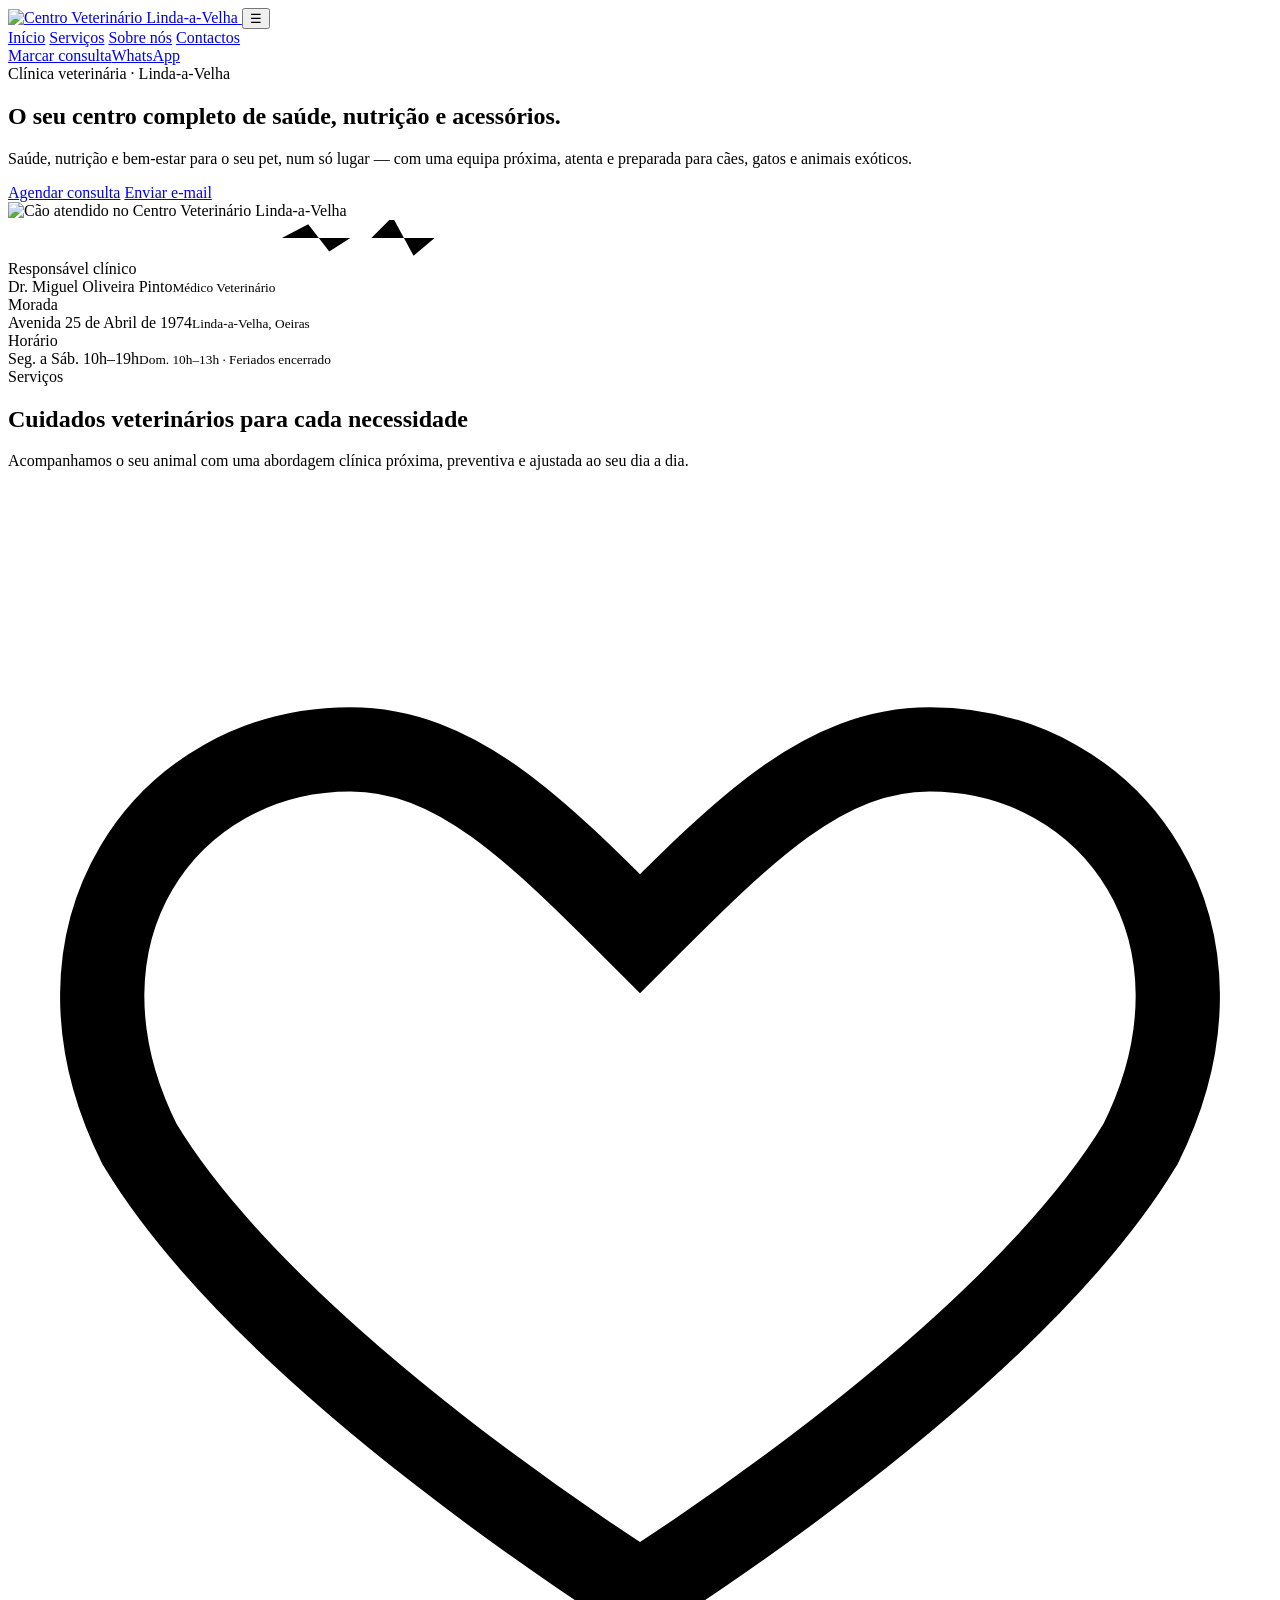
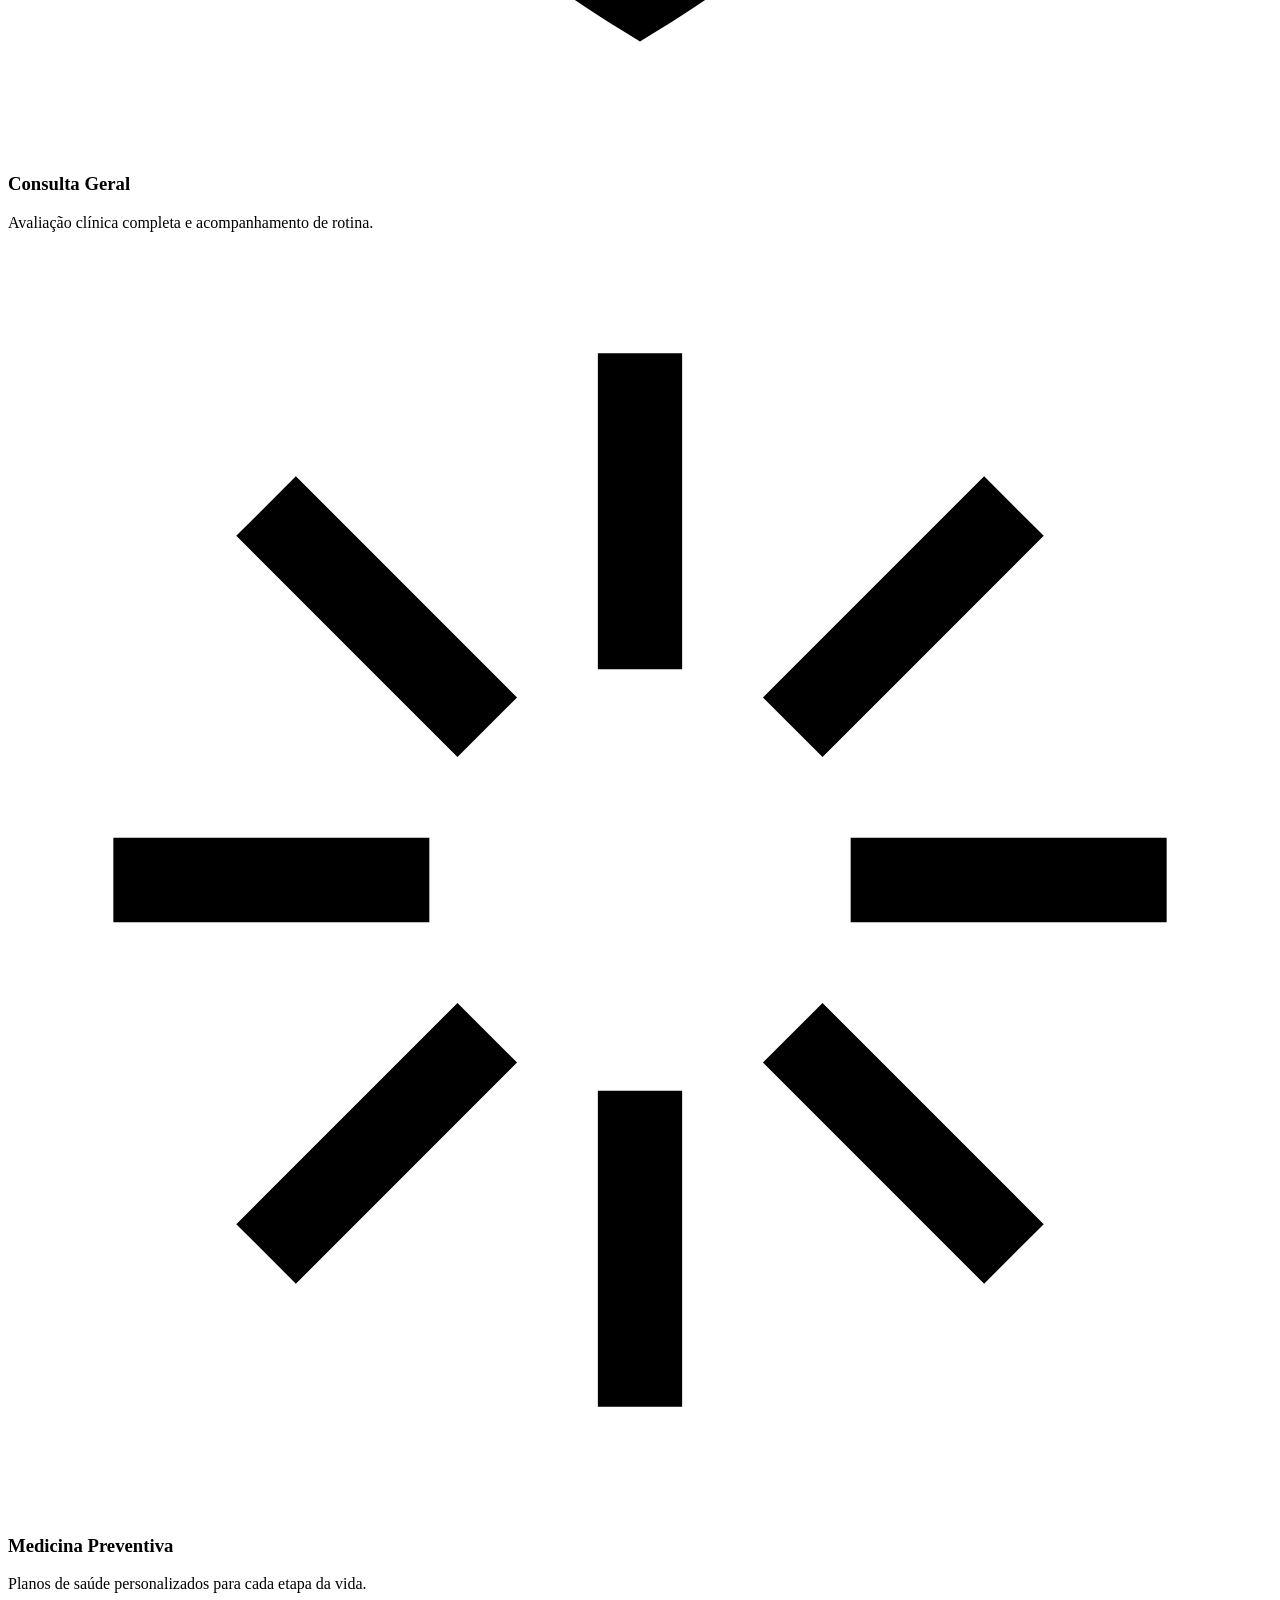
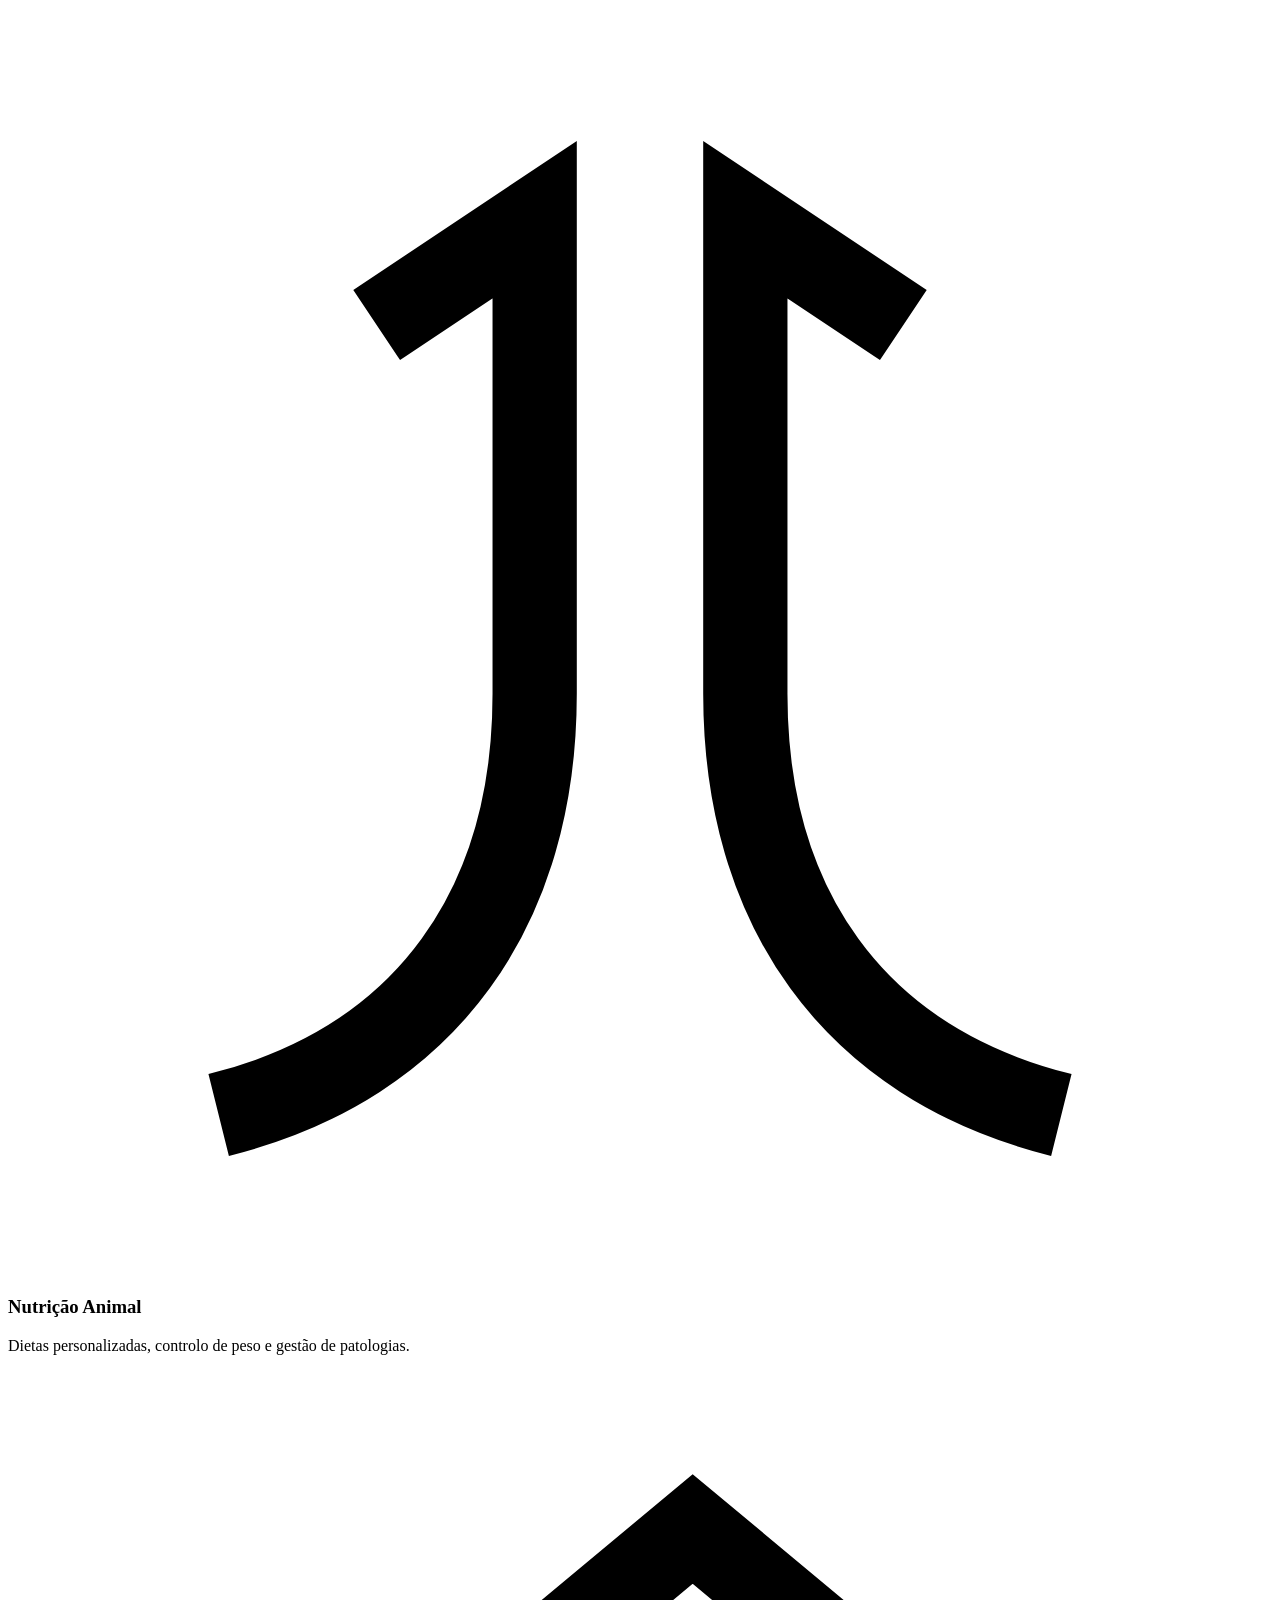
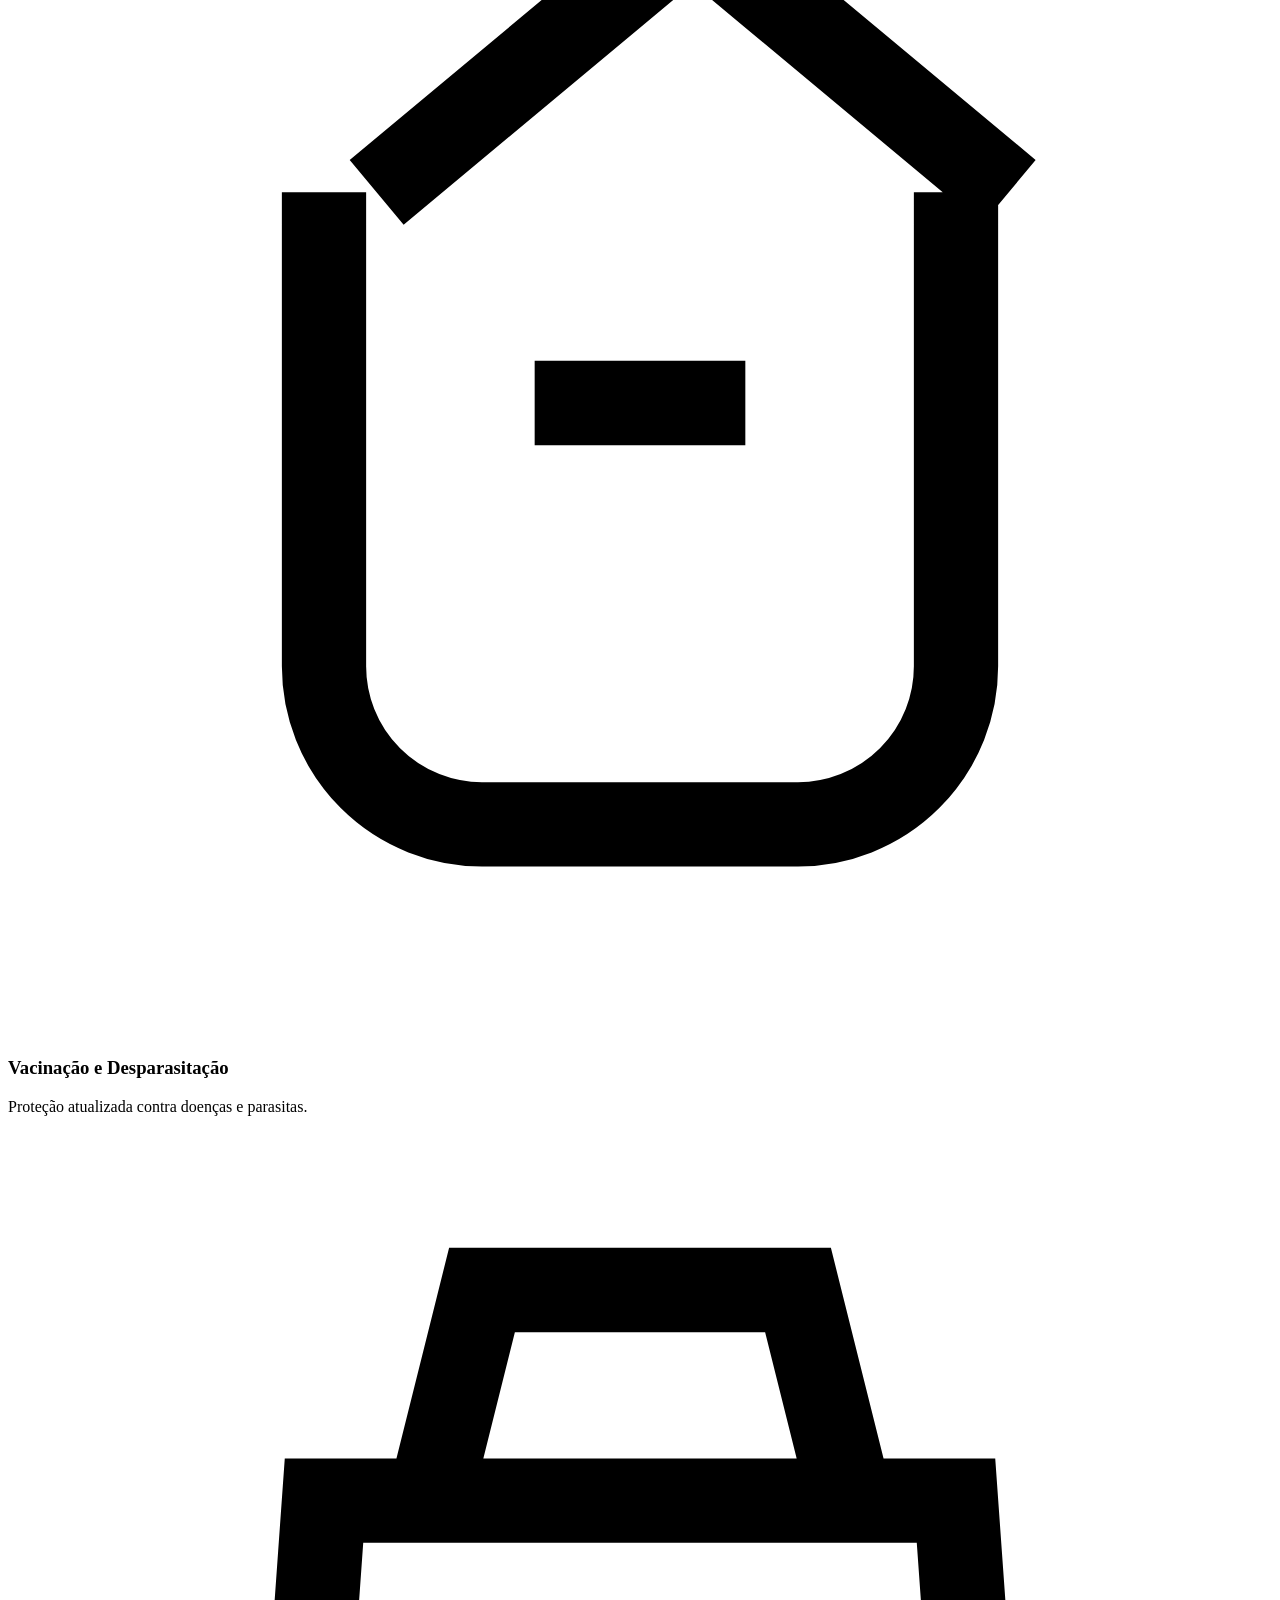
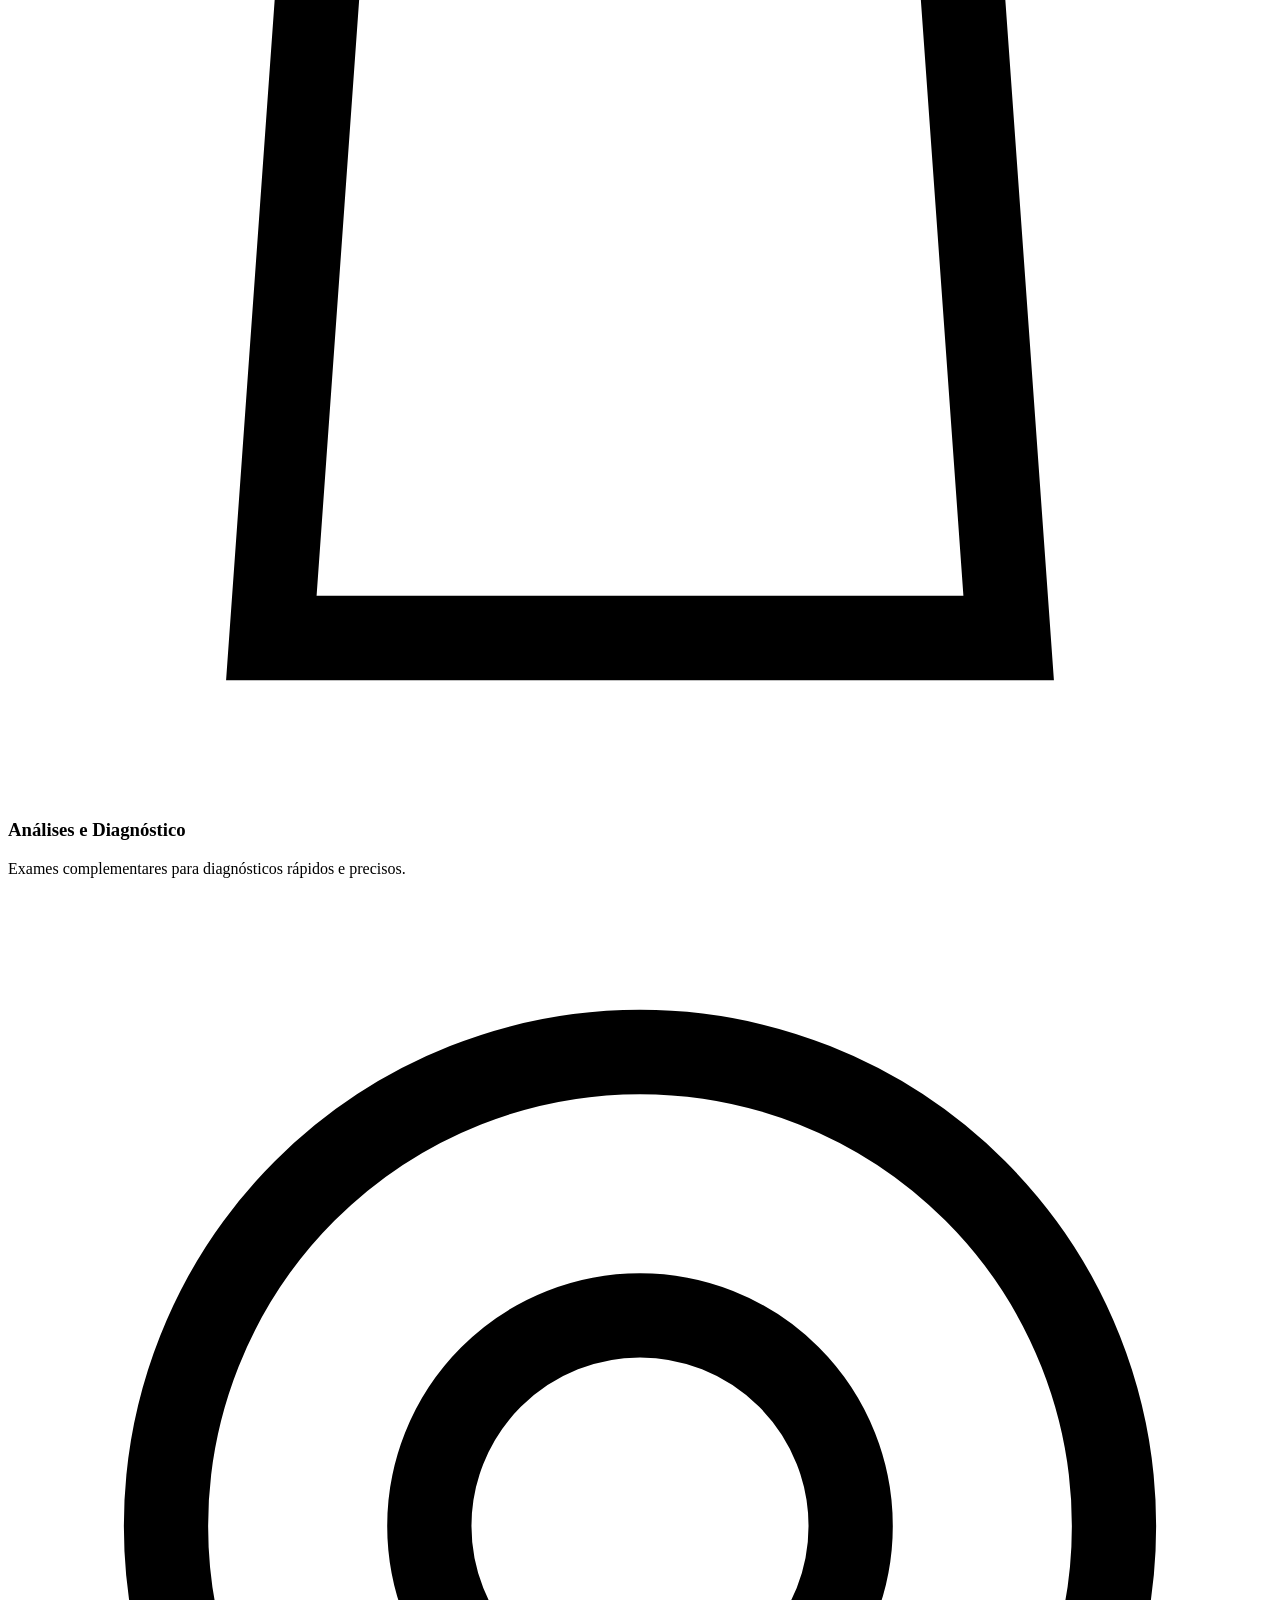
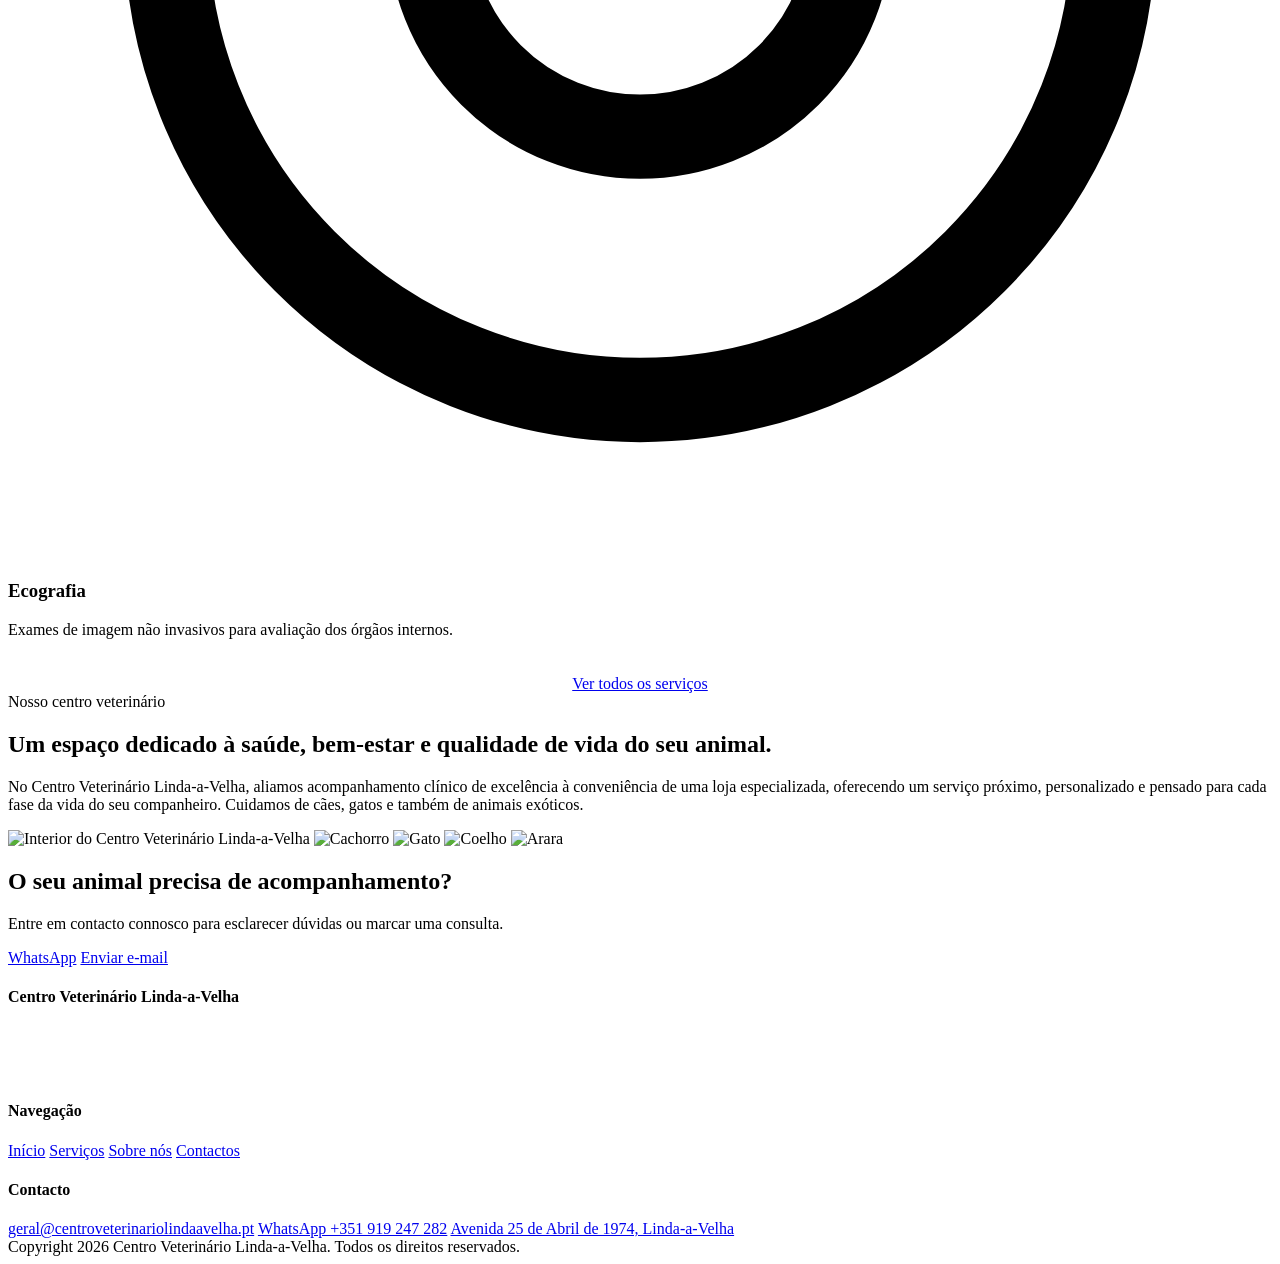
==== index.html @ 362db736 "Add files via upload" ====
<!DOCTYPE html>
<html lang="pt-PT">
<head>
<meta charset="UTF-8">
<meta name="viewport" content="width=device-width, initial-scale=1">
<title>Centro Veterinário Linda-a-Velha | Clínica veterinária</title>
<meta name="description" content="Cuidados veterinários próximos, preventivos e atentos em Linda-a-Velha para cães, gatos e outros animais de companhia.">
<link rel="preconnect" href="https://fonts.googleapis.com">
<link href="https://fonts.googleapis.com/css2?family=Fraunces:wght@500;600;700&family=Work+Sans:wght@400;500;600;700&display=swap" rel="stylesheet">
<link rel="stylesheet" href="style.css">
</head>
<body>

<header class="site">
  <nav class="nav">
    <a href="index.html" class="brand">
      <img src="https://silviocardosodev.github.io/centro-veterinario-lindaavelha/_next/static/media/logo-clinicaveterinaria-lindaavelha.3tmxfbfui_w2u.webp" alt="Centro Veterinário Linda-a-Velha">
    </a>
    <button class="nav-toggle" aria-label="Abrir menu" onclick="document.querySelector('.nav-links').classList.toggle('open')">☰</button>
    <div class="nav-links">
      <a href="index.html" class="active">Início</a>
      <a href="servicos.html">Serviços</a>
      <a href="sobre.html">Sobre nós</a>
      <a href="contactos.html">Contactos</a>
    </div>
    <div class="nav-cta">
      <a class="btn btn-primary" href="https://wa.me/351919247282" target="_blank" rel="noopener"><span class="long">Marcar consulta</span><span class="short">WhatsApp</span></a>
    </div>
  </nav>
</header>

<section class="hero">
  <div class="wrap hero-grid">
    <div>
      <span class="eyebrow">Clínica veterinária · Linda-a-Velha</span>
      <h1>O seu centro completo de saúde, nutrição e acessórios.</h1>
      <p class="lead">Saúde, nutrição e bem-estar para o seu pet, num só lugar — com uma equipa próxima, atenta e preparada para cães, gatos e animais exóticos.</p>
      <div class="hero-ctas">
        <a class="btn btn-primary" href="https://wa.me/351919247282" target="_blank" rel="noopener">Agendar consulta</a>
        <a class="btn btn-ghost" href="mailto:geral@centroveterinariolindaavelha.pt">Enviar e-mail</a>
      </div>
    </div>
    <div class="hero-media">
      <img src="https://silviocardosodev.github.io/centro-veterinario-lindaavelha/_next/static/media/herobg-dog-clinicaveterinaria-lindaavelha.3ou3k0u8j-t5f.webp" alt="Cão atendido no Centro Veterinário Linda-a-Velha">
    </div>
  </div>
</section>

<div class="pulse-divider">
  <svg viewBox="0 0 1200 34" preserveAspectRatio="none">
    <path d="M0,17 L260,17 L285,4 L305,30 L325,17 L345,17 L365,-3 L385,34 L405,17 L1200,17"></path>
  </svg>
</div>

<section class="info-strip" style="padding: 0;">
  <div class="wrap" style="padding-left:0; padding-right:0;">
    <div class="info-grid">
      <div class="info-item">
        <div class="label">Responsável clínico</div>
        <div class="value">Dr. Miguel Oliveira Pinto<small>Médico Veterinário</small></div>
      </div>
      <div class="info-item">
        <div class="label">Morada</div>
        <div class="value">Avenida 25 de Abril de 1974<small>Linda-a-Velha, Oeiras</small></div>
      </div>
      <div class="info-item">
        <div class="label">Horário</div>
        <div class="value">Seg. a Sáb. 10h–19h<small>Dom. 10h–13h · Feriados encerrado</small></div>
      </div>
    </div>
  </div>
</section>

<section id="servicos">
  <div class="wrap">
    <div class="section-head">
      <span class="eyebrow">Serviços</span>
      <h2>Cuidados veterinários para cada necessidade</h2>
      <p>Acompanhamos o seu animal com uma abordagem clínica próxima, preventiva e ajustada ao seu dia a dia.</p>
    </div>
    <div class="grid-services">
      <div class="card">
        <svg class="icon" viewBox="0 0 24 24" fill="none" stroke="currentColor" stroke-width="1.6"><path d="M12 21s-7-4.35-9.5-8.5C.5 8.5 3 5 6.5 5c2 0 3.5 1.5 5.5 3.5C14 6.5 15.5 5 17.5 5 21 5 23.5 8.5 21.5 12.5 19 16.65 12 21 12 21z"/></svg>
        <h3>Consulta Geral</h3>
        <p>Avaliação clínica completa e acompanhamento de rotina.</p>
      </div>
      <div class="card">
        <svg class="icon" viewBox="0 0 24 24" fill="none" stroke="currentColor" stroke-width="1.6"><path d="M12 2v6M12 22v-6M4.9 4.9l4.2 4.2M14.9 14.9l4.2 4.2M2 12h6M16 12h6M4.9 19.1l4.2-4.2M14.9 9.1l4.2-4.2"/></svg>
        <h3>Medicina Preventiva</h3>
        <p>Planos de saúde personalizados para cada etapa da vida.</p>
      </div>
      <div class="card">
        <svg class="icon" viewBox="0 0 24 24" fill="none" stroke="currentColor" stroke-width="1.6"><path d="M4 21c4-1 6-4 6-8V4l-3 2M20 21c-4-1-6-4-6-8V4l3 2"/></svg>
        <h3>Nutrição Animal</h3>
        <p>Dietas personalizadas, controlo de peso e gestão de patologias.</p>
      </div>
      <div class="card">
        <svg class="icon" viewBox="0 0 24 24" fill="none" stroke="currentColor" stroke-width="1.6"><path d="M19 8l-6-5-6 5M6 8v9a3 3 0 003 3h6a3 3 0 003-3V8M10 12h4"/></svg>
        <h3>Vacinação e Desparasitação</h3>
        <p>Proteção atualizada contra doenças e parasitas.</p>
      </div>
      <div class="card">
        <svg class="icon" viewBox="0 0 24 24" fill="none" stroke="currentColor" stroke-width="1.6"><path d="M9 3h6l1 4H8l1-4zM6 7h12l1 14H5L6 7z"/></svg>
        <h3>Análises e Diagnóstico</h3>
        <p>Exames complementares para diagnósticos rápidos e precisos.</p>
      </div>
      <div class="card">
        <svg class="icon" viewBox="0 0 24 24" fill="none" stroke="currentColor" stroke-width="1.6"><circle cx="12" cy="12" r="9"/><path d="M8 12a4 4 0 108 0 4 4 0 00-8 0z"/></svg>
        <h3>Ecografia</h3>
        <p>Exames de imagem não invasivos para avaliação dos órgãos internos.</p>
      </div>
    </div>
    <div style="text-align:center; margin-top:36px;">
      <a class="btn btn-ghost" href="servicos.html">Ver todos os serviços</a>
    </div>
  </div>
</section>

<section class="section-alt">
  <div class="wrap">
    <div class="section-head">
      <span class="eyebrow">Nosso centro veterinário</span>
      <h2>Um espaço dedicado à saúde, bem-estar e qualidade de vida do seu animal.</h2>
      <p>No Centro Veterinário Linda-a-Velha, aliamos acompanhamento clínico de excelência à conveniência de uma loja especializada, oferecendo um serviço próximo, personalizado e pensado para cada fase da vida do seu companheiro. Cuidamos de cães, gatos e também de animais exóticos.</p>
    </div>
    <div class="mosaic">
      <img class="wide" src="https://silviocardosodev.github.io/centro-veterinario-lindaavelha/_next/static/media/clinica-clinicaveterinaria-lindaavelha.1hwc2i6erlouq.jpg" alt="Interior do Centro Veterinário Linda-a-Velha">
      <img src="https://silviocardosodev.github.io/centro-veterinario-lindaavelha/_next/static/media/cachorro-clinicaveterinaria-lindaavelha.3q70767jq2009.jpg" alt="Cachorro">
      <img src="https://silviocardosodev.github.io/centro-veterinario-lindaavelha/_next/static/media/gato-clinicaveterinaria-lindaavelha.3t0sc1z0ojwy6.jpg" alt="Gato">
      <img src="https://silviocardosodev.github.io/centro-veterinario-lindaavelha/_next/static/media/coelho-clinicaveterinaria-lindaavelha.3fgsh-vgn96ju.jpg" alt="Coelho">
      <img src="https://silviocardosodev.github.io/centro-veterinario-lindaavelha/_next/static/media/arara-clinicaveterinaria-lindaavelha.1mj6iz5p4pz4_.jpg" alt="Arara">
    </div>
  </div>
</section>

<section class="cta-band">
  <div class="wrap">
    <h2>O seu animal precisa de acompanhamento?</h2>
    <p>Entre em contacto connosco para esclarecer dúvidas ou marcar uma consulta.</p>
    <div class="cta-actions">
      <a class="btn btn-line" href="https://wa.me/351919247282" target="_blank" rel="noopener">WhatsApp</a>
      <a class="btn btn-line" href="mailto:geral@centroveterinariolindaavelha.pt">Enviar e-mail</a>
    </div>
  </div>
</section>

<footer class="site">
  <div class="wrap">
    <div class="footer-grid">
      <div>
        <h4>Centro Veterinário Linda-a-Velha</h4>
        <p style="color:rgba(255,255,255,0.65); max-width:36ch;">Cuidados veterinários próximos, preventivos e atentos, para cães, gatos e animais exóticos.</p>
      </div>
      <div>
        <h4>Navegação</h4>
        <a href="index.html">Início</a>
        <a href="servicos.html">Serviços</a>
        <a href="sobre.html">Sobre nós</a>
        <a href="contactos.html">Contactos</a>
      </div>
      <div>
        <h4>Contacto</h4>
        <a href="mailto:geral@centroveterinariolindaavelha.pt">geral@centroveterinariolindaavelha.pt</a>
        <a href="https://wa.me/351919247282" target="_blank" rel="noopener">WhatsApp +351 919 247 282</a>
        <a href="https://www.google.com/maps/search/?api=1&query=Avenida%2025%20de%20Abril%20de%201974%2C%20Linda-a-Velha%2C%20Oeiras" target="_blank" rel="noopener">Avenida 25 de Abril de 1974, Linda-a-Velha</a>
      </div>
    </div>
    <div class="footer-bottom">
      <span>Copyright 2026 Centro Veterinário Linda-a-Velha. Todos os direitos reservados.</span>
    </div>
  </div>
</footer>

</body>
</html>
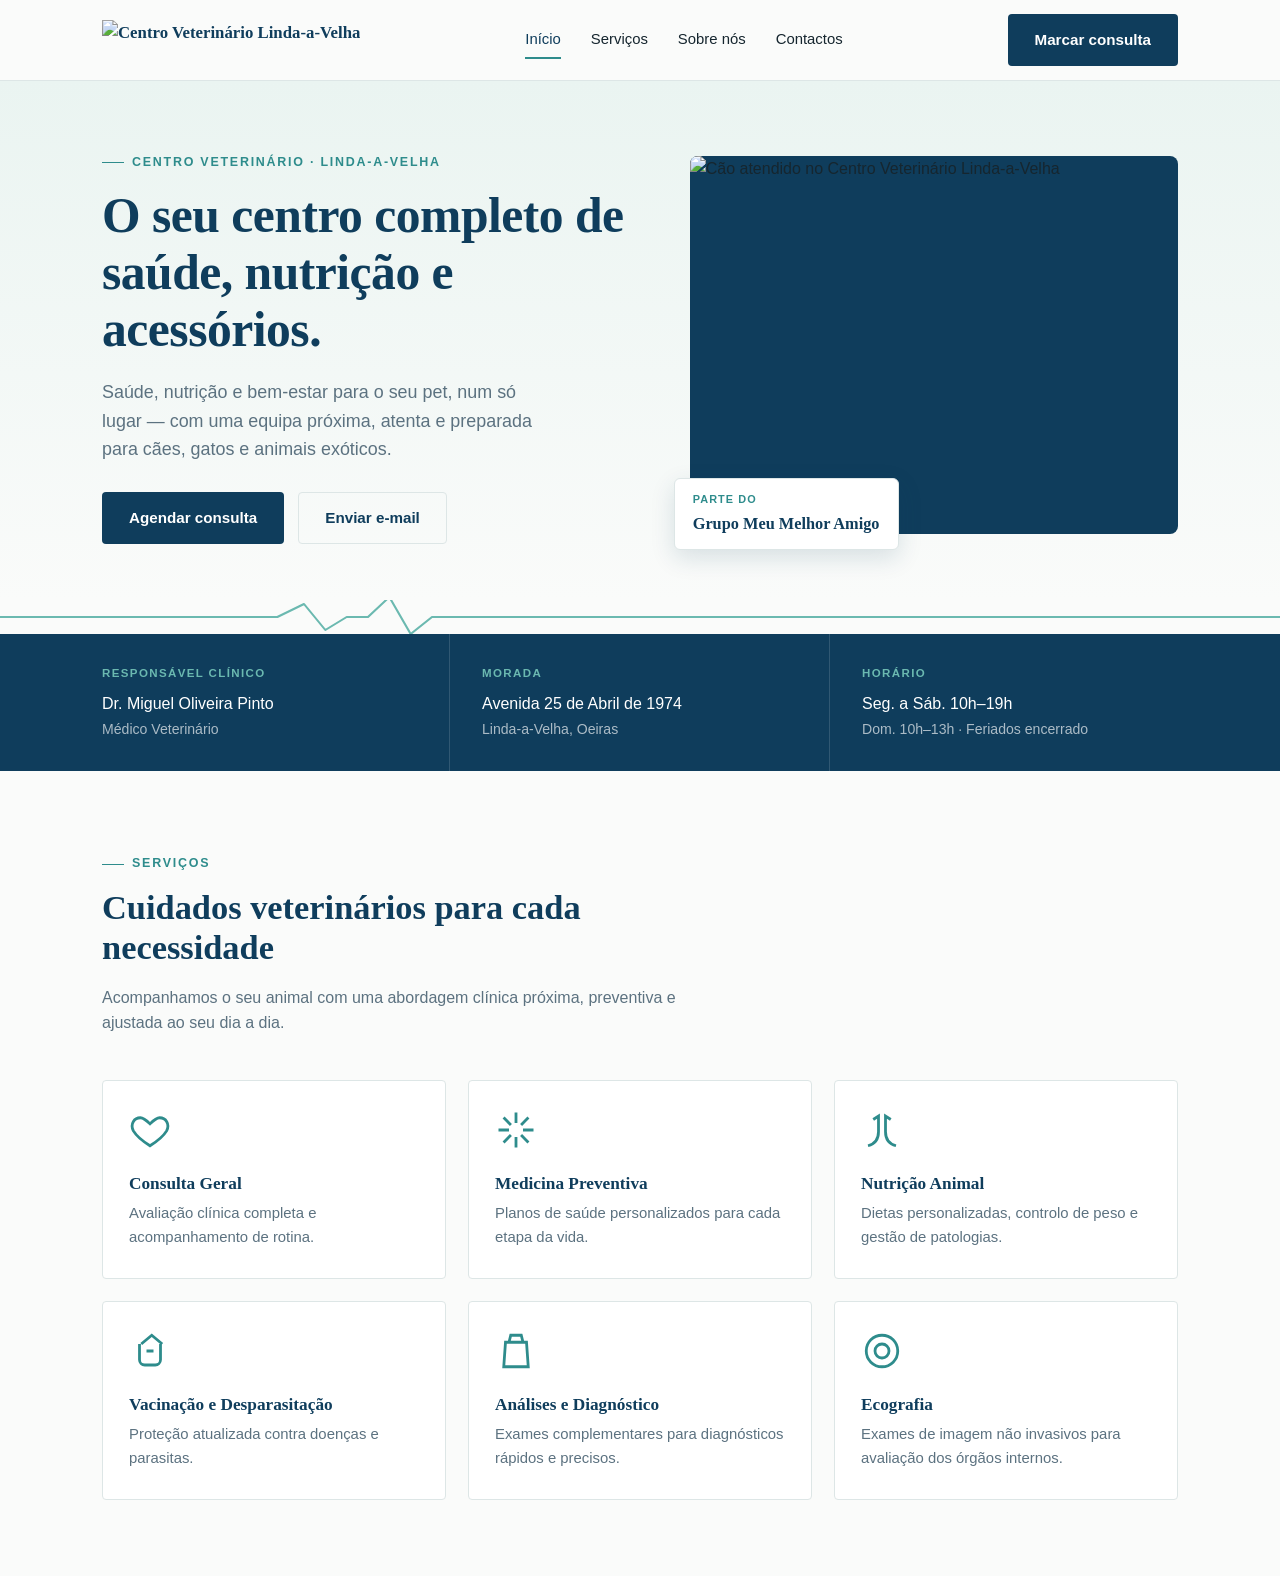
==== commit 05f3833b: "Update index.html" ====
--- a/index.html
+++ b/index.html
@@ -3,7 +3,7 @@
 <head>
 <meta charset="UTF-8">
 <meta name="viewport" content="width=device-width, initial-scale=1">
-<title>Centro Veterinário Linda-a-Velha | Clínica veterinária</title>
+<title>Centro Veterinário Linda-a-Velha | Consultório Veterinário</title>
 <meta name="description" content="Cuidados veterinários próximos, preventivos e atentos em Linda-a-Velha para cães, gatos e outros animais de companhia.">
 <link rel="preconnect" href="https://fonts.googleapis.com">
 <link href="https://fonts.googleapis.com/css2?family=Fraunces:wght@500;600;700&family=Work+Sans:wght@400;500;600;700&display=swap" rel="stylesheet">
@@ -32,7 +32,7 @@
 <section class="hero">
   <div class="wrap hero-grid">
     <div>
-      <span class="eyebrow">Clínica veterinária · Linda-a-Velha</span>
+      <span class="eyebrow">Centro Veterinário · Linda-a-Velha</span>
       <h1>O seu centro completo de saúde, nutrição e acessórios.</h1>
       <p class="lead">Saúde, nutrição e bem-estar para o seu pet, num só lugar — com uma equipa próxima, atenta e preparada para cães, gatos e animais exóticos.</p>
       <div class="hero-ctas">
@@ -40,8 +40,14 @@
         <a class="btn btn-ghost" href="mailto:geral@centroveterinariolindaavelha.pt">Enviar e-mail</a>
       </div>
     </div>
-    <div class="hero-media">
-      <img src="https://silviocardosodev.github.io/centro-veterinario-lindaavelha/_next/static/media/herobg-dog-clinicaveterinaria-lindaavelha.3ou3k0u8j-t5f.webp" alt="Cão atendido no Centro Veterinário Linda-a-Velha">
+    <div style="position:relative;">
+      <div class="hero-media">
+        <img src="https://silviocardosodev.github.io/centro-veterinario-lindaavelha/_next/static/media/herobg-dog-clinicaveterinaria-lindaavelha.3ou3k0u8j-t5f.webp" alt="Cão atendido no Centro Veterinário Linda-a-Velha">
+      </div>
+      <div style="position:absolute; left:-16px; bottom:-16px; background:var(--white); border:1px solid var(--border); border-radius:6px; padding:12px 18px; box-shadow:0 8px 24px rgba(15,61,92,0.14);">
+        <div style="font-size:0.68rem; letter-spacing:0.1em; text-transform:uppercase; color:var(--teal); font-weight:600; margin-bottom:2px;">Parte do</div>
+        <div style="font-family:var(--font-display); font-weight:600; color:var(--blue-deep); font-size:1.02rem;">Grupo Meu Melhor Amigo</div>
+      </div>
     </div>
   </div>
 </section>
@@ -110,66 +116,4 @@
         <p>Exames de imagem não invasivos para avaliação dos órgãos internos.</p>
       </div>
     </div>
-    <div style="text-align:center; margin-top:36px;">
-      <a class="btn btn-ghost" href="servicos.html">Ver todos os serviços</a>
-    </div>
-  </div>
-</section>
-
-<section class="section-alt">
-  <div class="wrap">
-    <div class="section-head">
-      <span class="eyebrow">Nosso centro veterinário</span>
-      <h2>Um espaço dedicado à saúde, bem-estar e qualidade de vida do seu animal.</h2>
-      <p>No Centro Veterinário Linda-a-Velha, aliamos acompanhamento clínico de excelência à conveniência de uma loja especializada, oferecendo um serviço próximo, personalizado e pensado para cada fase da vida do seu companheiro. Cuidamos de cães, gatos e também de animais exóticos.</p>
-    </div>
-    <div class="mosaic">
-      <img class="wide" src="https://silviocardosodev.github.io/centro-veterinario-lindaavelha/_next/static/media/clinica-clinicaveterinaria-lindaavelha.1hwc2i6erlouq.jpg" alt="Interior do Centro Veterinário Linda-a-Velha">
-      <img src="https://silviocardosodev.github.io/centro-veterinario-lindaavelha/_next/static/media/cachorro-clinicaveterinaria-lindaavelha.3q70767jq2009.jpg" alt="Cachorro">
-      <img src="https://silviocardosodev.github.io/centro-veterinario-lindaavelha/_next/static/media/gato-clinicaveterinaria-lindaavelha.3t0sc1z0ojwy6.jpg" alt="Gato">
-      <img src="https://silviocardosodev.github.io/centro-veterinario-lindaavelha/_next/static/media/coelho-clinicaveterinaria-lindaavelha.3fgsh-vgn96ju.jpg" alt="Coelho">
-      <img src="https://silviocardosodev.github.io/centro-veterinario-lindaavelha/_next/static/media/arara-clinicaveterinaria-lindaavelha.1mj6iz5p4pz4_.jpg" alt="Arara">
-    </div>
-  </div>
-</section>
-
-<section class="cta-band">
-  <div class="wrap">
-    <h2>O seu animal precisa de acompanhamento?</h2>
-    <p>Entre em contacto connosco para esclarecer dúvidas ou marcar uma consulta.</p>
-    <div class="cta-actions">
-      <a class="btn btn-line" href="https://wa.me/351919247282" target="_blank" rel="noopener">WhatsApp</a>
-      <a class="btn btn-line" href="mailto:geral@centroveterinariolindaavelha.pt">Enviar e-mail</a>
-    </div>
-  </div>
-</section>
-
-<footer class="site">
-  <div class="wrap">
-    <div class="footer-grid">
-      <div>
-        <h4>Centro Veterinário Linda-a-Velha</h4>
-        <p style="color:rgba(255,255,255,0.65); max-width:36ch;">Cuidados veterinários próximos, preventivos e atentos, para cães, gatos e animais exóticos.</p>
-      </div>
-      <div>
-        <h4>Navegação</h4>
-        <a href="index.html">Início</a>
-        <a href="servicos.html">Serviços</a>
-        <a href="sobre.html">Sobre nós</a>
-        <a href="contactos.html">Contactos</a>
-      </div>
-      <div>
-        <h4>Contacto</h4>
-        <a href="mailto:geral@centroveterinariolindaavelha.pt">geral@centroveterinariolindaavelha.pt</a>
-        <a href="https://wa.me/351919247282" target="_blank" rel="noopener">WhatsApp +351 919 247 282</a>
-        <a href="https://www.google.com/maps/search/?api=1&query=Avenida%2025%20de%20Abril%20de%201974%2C%20Linda-a-Velha%2C%20Oeiras" target="_blank" rel="noopener">Avenida 25 de Abril de 1974, Linda-a-Velha</a>
-      </div>
-    </div>
-    <div class="footer-bottom">
-      <span>Copyright 2026 Centro Veterinário Linda-a-Velha. Todos os direitos reservados.</span>
-    </div>
-  </div>
-</footer>
-
-</body>
-</html>
+    <div
--- a/style.css
+++ b/style.css
@@ -0,0 +1,377 @@
+/* ============================================================
+   Centro Veterinário Linda-a-Velha — Design tokens
+   Palette: clinical blue + warm mint, trustworthy & calm
+   Type: Fraunces (display) + Work Sans (body/UI)
+   Signature: heartbeat/EKG divider line between sections
+   ============================================================ */
+
+:root {
+  --blue-deep: #0f3d5c;
+  --blue-mid: #14567d;
+  --teal: #2e8c8c;
+  --teal-light: #6bb9b0;
+  --mint: #eaf4f1;
+  --mint-deep: #dcece7;
+  --paper: #fafbfa;
+  --white: #ffffff;
+  --ink: #16262f;
+  --slate: #5c7280;
+  --slate-light: #8fa2ac;
+  --border: #dde6e6;
+
+  --font-display: "Fraunces", "Iowan Old Style", Georgia, serif;
+  --font-body: "Work Sans", "Segoe UI", sans-serif;
+
+  --radius: 4px;
+  --container: 1140px;
+}
+
+* { box-sizing: border-box; }
+html { scroll-behavior: smooth; }
+
+body {
+  margin: 0;
+  font-family: var(--font-body);
+  color: var(--ink);
+  background: var(--paper);
+  line-height: 1.6;
+  -webkit-font-smoothing: antialiased;
+}
+
+img { max-width: 100%; display: block; }
+
+a { color: inherit; text-decoration: none; }
+
+.wrap {
+  max-width: var(--container);
+  margin: 0 auto;
+  padding: 0 32px;
+}
+
+h1, h2, h3 {
+  font-family: var(--font-display);
+  color: var(--blue-deep);
+  font-weight: 600;
+  line-height: 1.15;
+  margin: 0 0 0.5em;
+}
+
+h1 { font-size: clamp(2.1rem, 4vw, 3.1rem); letter-spacing: -0.01em; }
+h2 { font-size: clamp(1.6rem, 3vw, 2.15rem); }
+h3 { font-size: 1.2rem; }
+
+p { color: var(--slate); margin: 0 0 1em; }
+
+.eyebrow {
+  display: inline-flex;
+  align-items: center;
+  gap: 8px;
+  font-family: var(--font-body);
+  font-size: 0.78rem;
+  font-weight: 600;
+  letter-spacing: 0.14em;
+  text-transform: uppercase;
+  color: var(--teal);
+  margin-bottom: 14px;
+}
+.eyebrow::before {
+  content: "";
+  width: 22px;
+  height: 1px;
+  background: var(--teal);
+}
+
+/* ---------- Buttons ---------- */
+.btn {
+  display: inline-flex;
+  align-items: center;
+  gap: 8px;
+  padding: 13px 26px;
+  border-radius: var(--radius);
+  font-weight: 600;
+  font-size: 0.95rem;
+  border: 1px solid transparent;
+  cursor: pointer;
+  transition: transform 0.15s ease, background 0.15s ease, border-color .15s ease;
+}
+.btn-primary {
+  background: var(--blue-deep);
+  color: var(--white);
+}
+.btn-primary:hover { background: var(--blue-mid); transform: translateY(-1px); }
+
+.btn-ghost {
+  background: transparent;
+  color: var(--blue-deep);
+  border-color: var(--border);
+}
+.btn-ghost:hover { border-color: var(--blue-deep); }
+
+.btn-line {
+  background: transparent;
+  color: var(--white);
+  border-color: rgba(255,255,255,0.45);
+}
+.btn-line:hover { border-color: var(--white); }
+
+/* ---------- Header / Nav ---------- */
+header.site {
+  position: sticky;
+  top: 0;
+  z-index: 50;
+  background: rgba(250,251,250,0.92);
+  backdrop-filter: blur(8px);
+  border-bottom: 1px solid var(--border);
+}
+.nav {
+  display: flex;
+  align-items: center;
+  justify-content: space-between;
+  padding: 14px 32px;
+  max-width: var(--container);
+  margin: 0 auto;
+}
+.brand {
+  display: flex;
+  align-items: center;
+  gap: 10px;
+  font-family: var(--font-display);
+  font-weight: 600;
+  font-size: 1.05rem;
+  color: var(--blue-deep);
+}
+.brand img { height: 40px; width: auto; }
+
+.nav-links {
+  display: flex;
+  align-items: center;
+  gap: 30px;
+  font-size: 0.93rem;
+  font-weight: 500;
+}
+.nav-links a { color: var(--ink); position: relative; padding: 4px 0; }
+.nav-links a.active, .nav-links a:hover { color: var(--blue-deep); }
+.nav-links a.active::after {
+  content: "";
+  position: absolute;
+  left: 0; right: 0; bottom: -3px;
+  height: 2px;
+  background: var(--teal);
+}
+.nav-cta { display: flex; align-items: center; gap: 16px; }
+.nav-cta .short { display: none; }
+
+.nav-toggle { display: none; }
+
+@media (max-width: 820px) {
+  .nav-links { position: fixed; inset: 64px 0 auto 0; background: var(--white); flex-direction: column; padding: 20px 32px; gap: 18px; border-bottom: 1px solid var(--border); transform: translateY(-130%); transition: transform .25s ease; }
+  .nav-links.open { transform: translateY(0); }
+  .nav-toggle { display: block; background: none; border: none; font-size: 1.5rem; color: var(--blue-deep); cursor: pointer; }
+  .nav-cta .btn-primary span.long { display: none; }
+}
+
+/* ---------- Heartbeat divider (signature element) ---------- */
+.pulse-divider {
+  width: 100%;
+  height: 34px;
+  overflow: hidden;
+  margin: 0;
+}
+.pulse-divider svg { width: 100%; height: 100%; display: block; }
+.pulse-divider path {
+  fill: none;
+  stroke: var(--teal-light);
+  stroke-width: 2;
+  stroke-linecap: round;
+  stroke-linejoin: round;
+}
+
+/* ---------- Hero ---------- */
+.hero {
+  background: linear-gradient(180deg, var(--mint) 0%, var(--paper) 100%);
+  padding: 64px 0 0;
+}
+.hero-grid {
+  display: grid;
+  grid-template-columns: 1.05fr 0.95fr;
+  gap: 48px;
+  align-items: center;
+  padding-bottom: 56px;
+}
+.hero h1 { margin-bottom: 20px; }
+.hero p.lead { font-size: 1.12rem; color: var(--slate); max-width: 46ch; }
+.hero-ctas { display: flex; gap: 14px; margin-top: 28px; flex-wrap: wrap; }
+.hero-media {
+  position: relative;
+  border-radius: 8px;
+  overflow: hidden;
+  aspect-ratio: 4/3.1;
+  background: var(--blue-deep);
+}
+.hero-media img { width: 100%; height: 100%; object-fit: cover; }
+
+@media (max-width: 900px) {
+  .hero-grid { grid-template-columns: 1fr; }
+}
+
+/* ---------- Info strip ---------- */
+.info-strip {
+  background: var(--blue-deep);
+  color: var(--white);
+}
+.info-grid {
+  display: grid;
+  grid-template-columns: repeat(3, 1fr);
+  gap: 0;
+}
+.info-item {
+  padding: 30px 32px;
+  border-right: 1px solid rgba(255,255,255,0.14);
+}
+.info-item:last-child { border-right: none; }
+.info-item .label {
+  font-size: 0.72rem;
+  letter-spacing: 0.12em;
+  text-transform: uppercase;
+  color: var(--teal-light);
+  font-weight: 600;
+  margin-bottom: 8px;
+}
+.info-item .value { font-size: 1rem; font-weight: 500; }
+.info-item .value small { display: block; color: rgba(255,255,255,0.65); font-weight: 400; margin-top: 2px; font-size: 0.88rem; }
+
+@media (max-width: 760px) {
+  .info-grid { grid-template-columns: 1fr; }
+  .info-item { border-right: none; border-bottom: 1px solid rgba(255,255,255,0.14); }
+}
+
+/* ---------- Sections ---------- */
+section { padding: 76px 0; }
+.section-head { max-width: 620px; margin-bottom: 44px; }
+.section-alt { background: var(--mint); }
+
+/* ---------- Service cards ---------- */
+.grid-services {
+  display: grid;
+  grid-template-columns: repeat(3, 1fr);
+  gap: 22px;
+}
+.card {
+  background: var(--white);
+  border: 1px solid var(--border);
+  border-radius: var(--radius);
+  padding: 28px 26px;
+  transition: border-color .15s ease, transform .15s ease;
+}
+.card:hover { border-color: var(--teal-light); transform: translateY(-2px); }
+.card .icon {
+  width: 42px; height: 42px;
+  margin-bottom: 16px;
+  color: var(--teal);
+}
+.card h3 { margin-bottom: 8px; font-size: 1.08rem; }
+.card p { font-size: 0.93rem; margin: 0; }
+
+@media (max-width: 900px) { .grid-services { grid-template-columns: repeat(2,1fr); } }
+@media (max-width: 620px) { .grid-services { grid-template-columns: 1fr; } }
+
+/* ---------- Photo mosaic ---------- */
+.mosaic {
+  display: grid;
+  grid-template-columns: repeat(4, 1fr);
+  grid-auto-rows: 150px;
+  gap: 12px;
+}
+.mosaic img { width: 100%; height: 100%; object-fit: cover; border-radius: 6px; }
+.mosaic .wide { grid-column: span 2; grid-row: span 2; }
+
+@media (max-width: 760px) {
+  .mosaic { grid-template-columns: repeat(2,1fr); grid-auto-rows: 130px; }
+  .mosaic .wide { grid-column: span 2; grid-row: span 1; }
+}
+
+/* ---------- Team / responsible ---------- */
+.responsible {
+  display: flex;
+  align-items: center;
+  gap: 22px;
+  background: var(--white);
+  border: 1px solid var(--border);
+  border-radius: var(--radius);
+  padding: 24px 28px;
+}
+.responsible .badge {
+  width: 54px; height: 54px;
+  border-radius: 50%;
+  background: var(--mint-deep);
+  color: var(--blue-deep);
+  display: flex; align-items: center; justify-content: center;
+  font-family: var(--font-display); font-weight: 600; font-size: 1.2rem;
+  flex-shrink: 0;
+}
+.responsible .name { font-weight: 600; color: var(--blue-deep); }
+.responsible .role { font-size: 0.88rem; color: var(--slate); }
+
+/* ---------- CTA band ---------- */
+.cta-band {
+  background: var(--blue-deep);
+  color: var(--white);
+  text-align: center;
+  border-radius: 0;
+}
+.cta-band h2 { color: var(--white); }
+.cta-band p { color: rgba(255,255,255,0.75); max-width: 50ch; margin: 0 auto 26px; }
+.cta-actions { display: flex; gap: 14px; justify-content: center; flex-wrap: wrap; }
+
+/* ---------- Footer ---------- */
+footer.site {
+  background: #0b2c42;
+  color: rgba(255,255,255,0.72);
+  padding: 52px 0 26px;
+  font-size: 0.92rem;
+}
+.footer-grid {
+  display: grid;
+  grid-template-columns: 1.3fr 1fr 1fr;
+  gap: 40px;
+  padding-bottom: 32px;
+  border-bottom: 1px solid rgba(255,255,255,0.12);
+}
+.footer-grid h4 { color: var(--white); font-family: var(--font-display); font-weight: 600; margin: 0 0 14px; font-size: 1.05rem; }
+.footer-grid a { display: block; margin-bottom: 8px; color: rgba(255,255,255,0.72); }
+.footer-grid a:hover { color: var(--teal-light); }
+.footer-bottom {
+  display: flex; justify-content: space-between; align-items: center; flex-wrap: wrap; gap: 10px;
+  padding-top: 22px; font-size: 0.82rem; color: rgba(255,255,255,0.5);
+}
+
+@media (max-width: 760px) {
+  .footer-grid { grid-template-columns: 1fr; }
+}
+
+/* ---------- Page hero (inner pages) ---------- */
+.page-hero {
+  background: var(--blue-deep);
+  color: var(--white);
+  padding: 58px 0 46px;
+}
+.page-hero .eyebrow { color: var(--teal-light); }
+.page-hero .eyebrow::before { background: var(--teal-light); }
+.page-hero h1 { color: var(--white); margin-bottom: 10px; }
+.page-hero p { color: rgba(255,255,255,0.75); max-width: 56ch; margin: 0; }
+
+/* ---------- Map ---------- */
+.map-embed {
+  width: 100%;
+  height: 380px;
+  border: 0;
+  border-radius: 6px;
+}
+
+/* ---------- Contact cards ---------- */
+.contact-grid {
+  display: grid;
+  grid-template-columns: 1fr 1fr;
+  gap: 20px;
+}
+@media (max-width: 760px) { .contact-grid { grid-template-columns: 1fr; } }
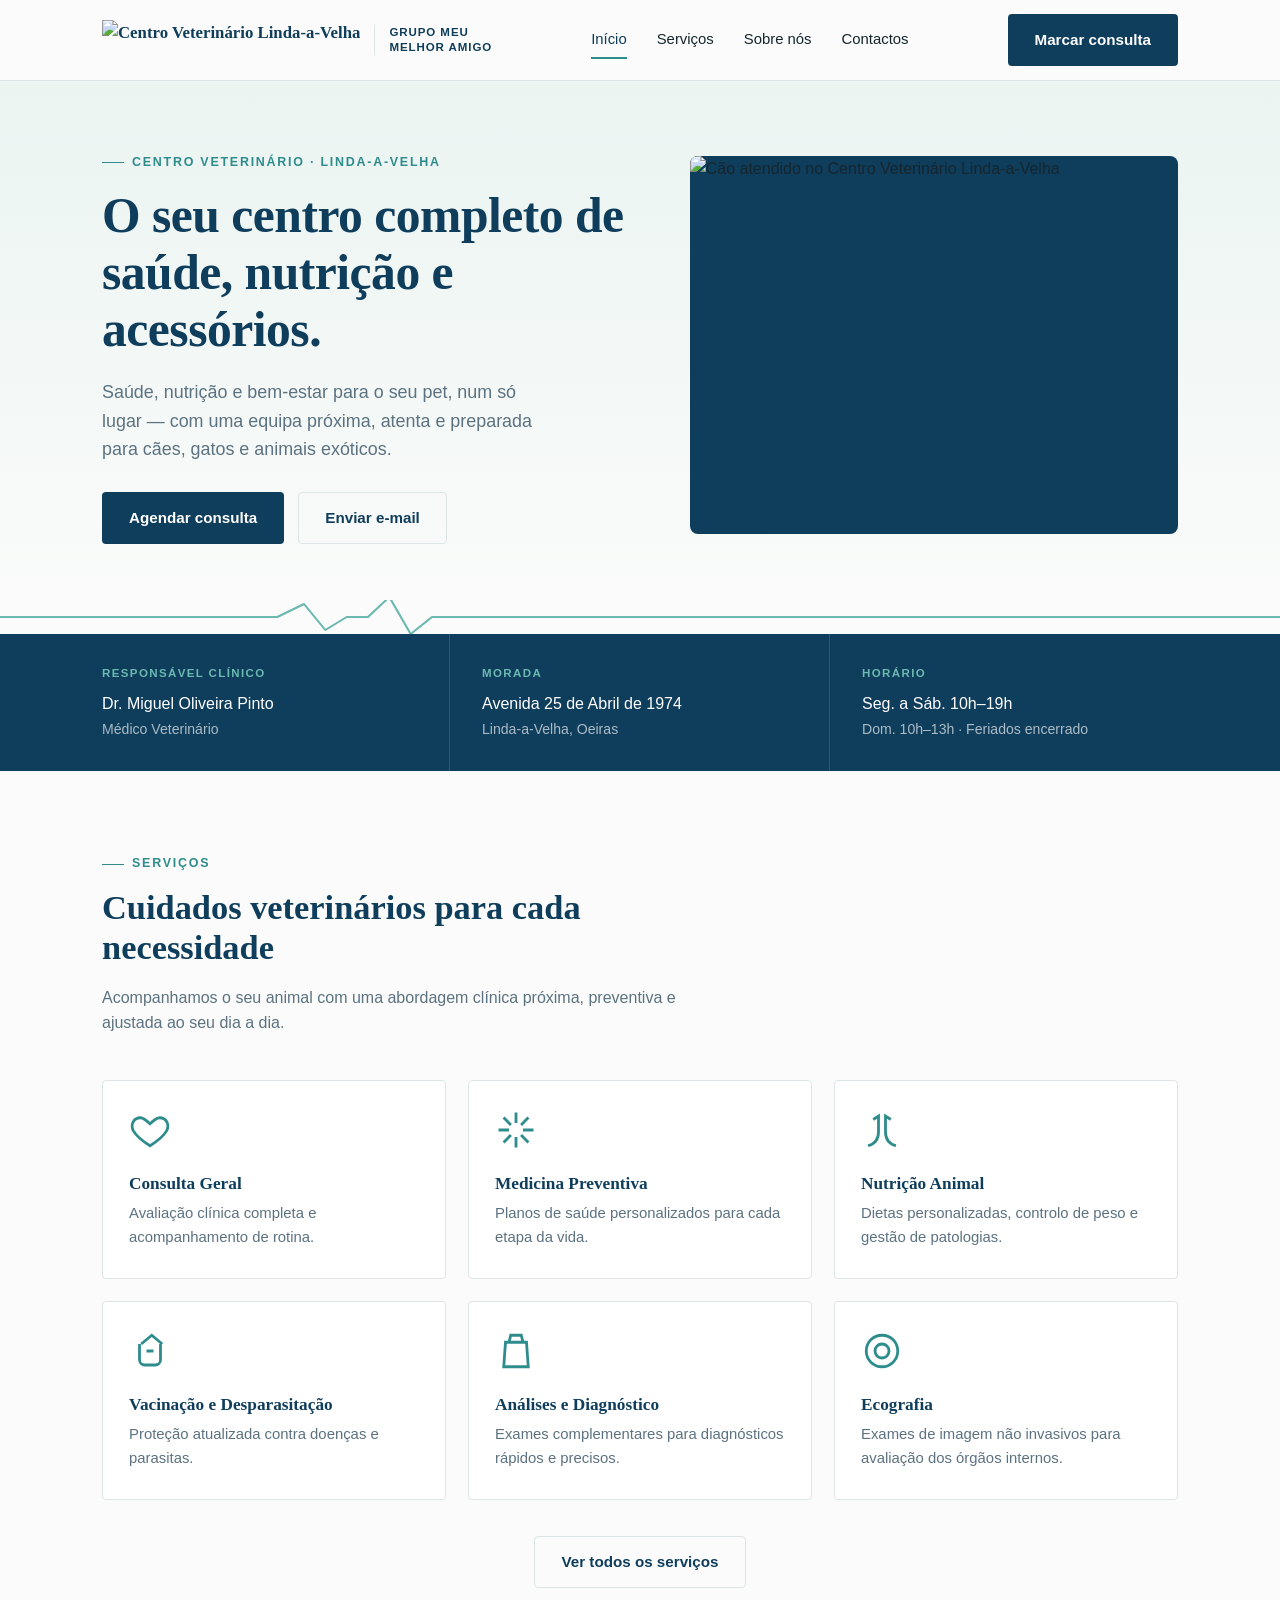
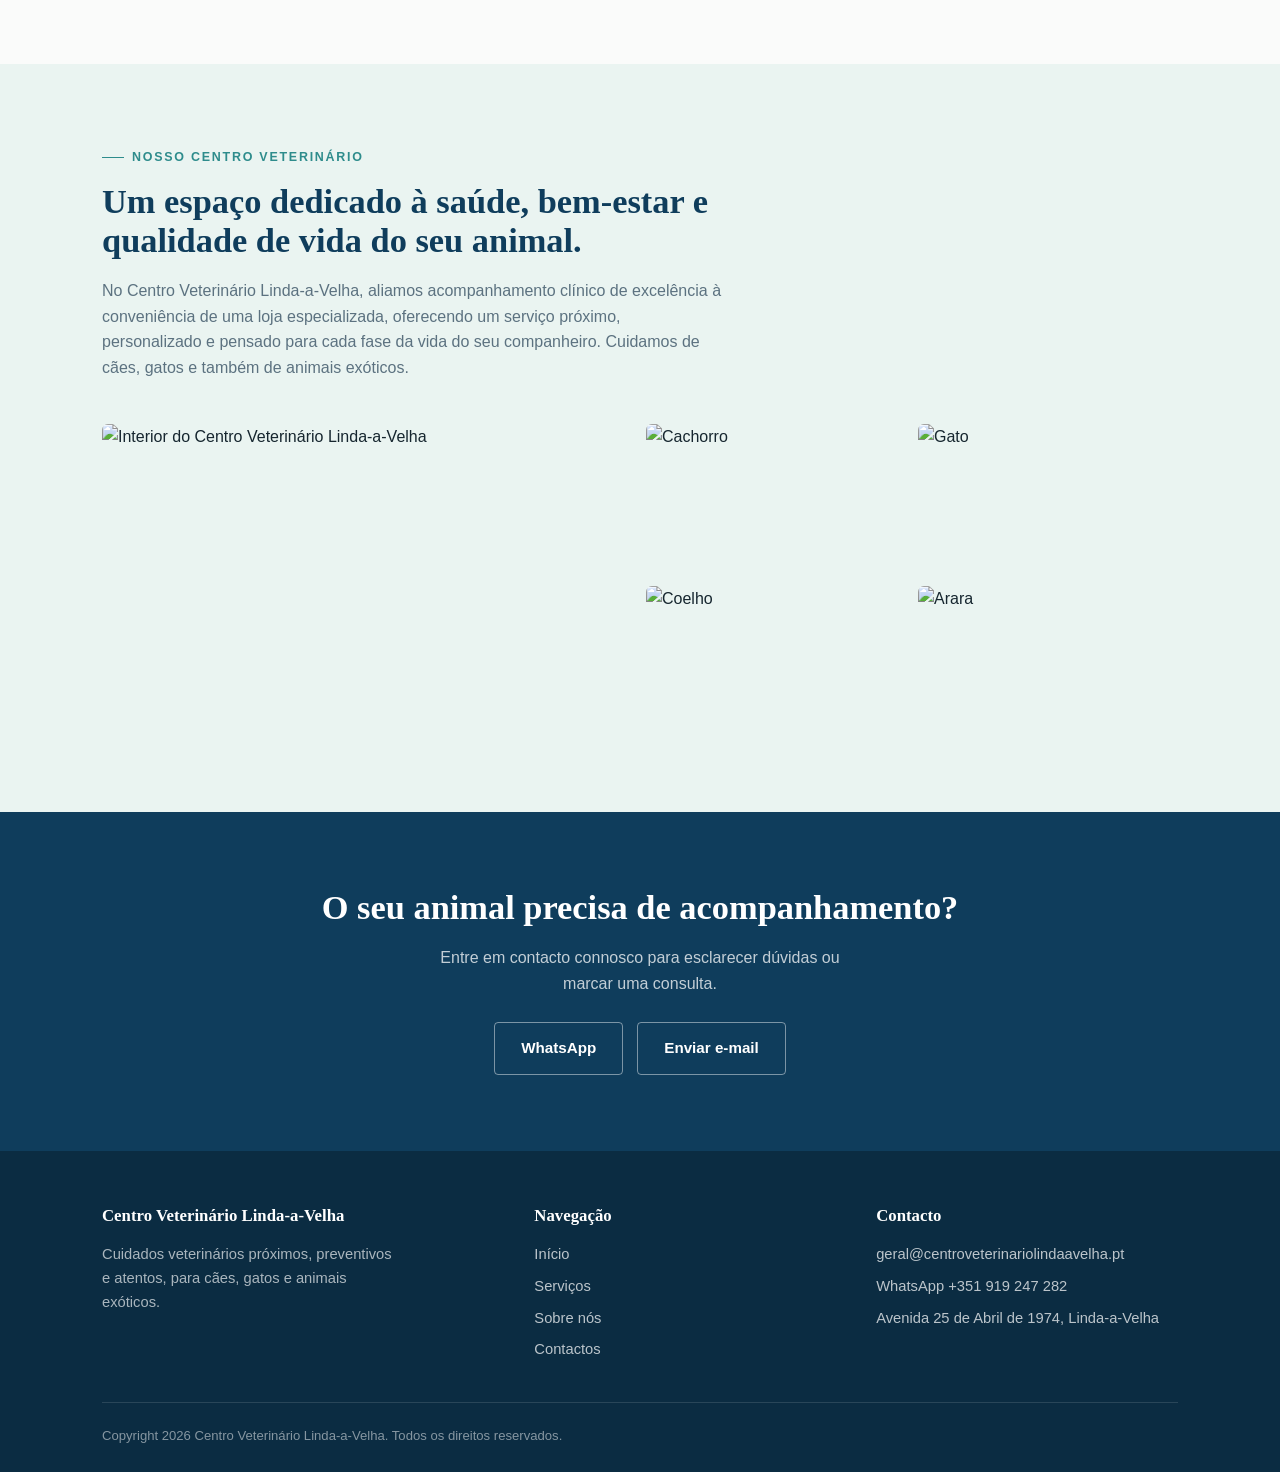
==== commit 75f2fdc2: "Update index.html" ====
--- a/index.html
+++ b/index.html
@@ -15,6 +15,7 @@
   <nav class="nav">
     <a href="index.html" class="brand">
       <img src="https://silviocardosodev.github.io/centro-veterinario-lindaavelha/_next/static/media/logo-clinicaveterinaria-lindaavelha.3tmxfbfui_w2u.webp" alt="Centro Veterinário Linda-a-Velha">
+      <span class="group-tag">Grupo Meu<br>Melhor Amigo</span>
     </a>
     <button class="nav-toggle" aria-label="Abrir menu" onclick="document.querySelector('.nav-links').classList.toggle('open')">☰</button>
     <div class="nav-links">
@@ -40,14 +41,8 @@
         <a class="btn btn-ghost" href="mailto:geral@centroveterinariolindaavelha.pt">Enviar e-mail</a>
       </div>
     </div>
-    <div style="position:relative;">
-      <div class="hero-media">
-        <img src="https://silviocardosodev.github.io/centro-veterinario-lindaavelha/_next/static/media/herobg-dog-clinicaveterinaria-lindaavelha.3ou3k0u8j-t5f.webp" alt="Cão atendido no Centro Veterinário Linda-a-Velha">
-      </div>
-      <div style="position:absolute; left:-16px; bottom:-16px; background:var(--white); border:1px solid var(--border); border-radius:6px; padding:12px 18px; box-shadow:0 8px 24px rgba(15,61,92,0.14);">
-        <div style="font-size:0.68rem; letter-spacing:0.1em; text-transform:uppercase; color:var(--teal); font-weight:600; margin-bottom:2px;">Parte do</div>
-        <div style="font-family:var(--font-display); font-weight:600; color:var(--blue-deep); font-size:1.02rem;">Grupo Meu Melhor Amigo</div>
-      </div>
+    <div class="hero-media">
+      <img src="https://silviocardosodev.github.io/centro-veterinario-lindaavelha/_next/static/media/herobg-dog-clinicaveterinaria-lindaavelha.3ou3k0u8j-t5f.webp" alt="Cão atendido no Centro Veterinário Linda-a-Velha">
     </div>
   </div>
 </section>
@@ -116,4 +111,66 @@
         <p>Exames de imagem não invasivos para avaliação dos órgãos internos.</p>
       </div>
     </div>
-    <div
+    <div style="text-align:center; margin-top:36px;">
+      <a class="btn btn-ghost" href="servicos.html">Ver todos os serviços</a>
+    </div>
+  </div>
+</section>
+
+<section class="section-alt">
+  <div class="wrap">
+    <div class="section-head">
+      <span class="eyebrow">Nosso centro veterinário</span>
+      <h2>Um espaço dedicado à saúde, bem-estar e qualidade de vida do seu animal.</h2>
+      <p>No Centro Veterinário Linda-a-Velha, aliamos acompanhamento clínico de excelência à conveniência de uma loja especializada, oferecendo um serviço próximo, personalizado e pensado para cada fase da vida do seu companheiro. Cuidamos de cães, gatos e também de animais exóticos.</p>
+    </div>
+    <div class="mosaic">
+      <img class="wide" src="https://silviocardosodev.github.io/centro-veterinario-lindaavelha/_next/static/media/clinica-clinicaveterinaria-lindaavelha.1hwc2i6erlouq.jpg" alt="Interior do Centro Veterinário Linda-a-Velha">
+      <img src="https://silviocardosodev.github.io/centro-veterinario-lindaavelha/_next/static/media/cachorro-clinicaveterinaria-lindaavelha.3q70767jq2009.jpg" alt="Cachorro">
+      <img src="https://silviocardosodev.github.io/centro-veterinario-lindaavelha/_next/static/media/gato-clinicaveterinaria-lindaavelha.3t0sc1z0ojwy6.jpg" alt="Gato">
+      <img src="https://silviocardosodev.github.io/centro-veterinario-lindaavelha/_next/static/media/coelho-clinicaveterinaria-lindaavelha.3fgsh-vgn96ju.jpg" alt="Coelho">
+      <img src="https://silviocardosodev.github.io/centro-veterinario-lindaavelha/_next/static/media/arara-clinicaveterinaria-lindaavelha.1mj6iz5p4pz4_.jpg" alt="Arara">
+    </div>
+  </div>
+</section>
+
+<section class="cta-band">
+  <div class="wrap">
+    <h2>O seu animal precisa de acompanhamento?</h2>
+    <p>Entre em contacto connosco para esclarecer dúvidas ou marcar uma consulta.</p>
+    <div class="cta-actions">
+      <a class="btn btn-line" href="https://wa.me/351919247282" target="_blank" rel="noopener">WhatsApp</a>
+      <a class="btn btn-line" href="mailto:geral@centroveterinariolindaavelha.pt">Enviar e-mail</a>
+    </div>
+  </div>
+</section>
+
+<footer class="site">
+  <div class="wrap">
+    <div class="footer-grid">
+      <div>
+        <h4>Centro Veterinário Linda-a-Velha</h4>
+        <p style="color:rgba(255,255,255,0.65); max-width:36ch;">Cuidados veterinários próximos, preventivos e atentos, para cães, gatos e animais exóticos.</p>
+      </div>
+      <div>
+        <h4>Navegação</h4>
+        <a href="index.html">Início</a>
+        <a href="servicos.html">Serviços</a>
+        <a href="sobre.html">Sobre nós</a>
+        <a href="contactos.html">Contactos</a>
+      </div>
+      <div>
+        <h4>Contacto</h4>
+        <a href="mailto:geral@centroveterinariolindaavelha.pt">geral@centroveterinariolindaavelha.pt</a>
+        <a href="https://wa.me/351919247282" target="_blank" rel="noopener">WhatsApp +351 919 247 282</a>
+        <a href="https://www.google.com/maps/search/?api=1&query=Avenida%2025%20de%20Abril%20de%201974%2C%20Linda-a-Velha%2C%20Oeiras" target="_blank" rel="noopener">Avenida 25 de Abril de 1974, Linda-a-Velha</a>
+      </div>
+    </div>
+    <div class="footer-bottom">
+      <span>Copyright 2026 Centro Veterinário Linda-a-Velha. Todos os direitos reservados.</span>
+    </div>
+  </div>
+</footer>
+
+</body>
+</html>
--- a/style.css
+++ b/style.css
@@ -134,13 +134,28 @@
 .brand {
   display: flex;
   align-items: center;
-  gap: 10px;
+  gap: 14px;
   font-family: var(--font-display);
   font-weight: 600;
   font-size: 1.05rem;
   color: var(--blue-deep);
 }
 .brand img { height: 40px; width: auto; }
+.brand .group-tag {
+  font-family: var(--font-body);
+  font-weight: 700;
+  font-size: 0.72rem;
+  letter-spacing: 0.08em;
+  text-transform: uppercase;
+  color: var(--blue-deep);
+  padding-left: 14px;
+  border-left: 1px solid var(--border);
+  line-height: 1.3;
+}
+
+@media (max-width: 620px) {
+  .brand .group-tag { display: none; }
+}
 
 .nav-links {
   display: flex;
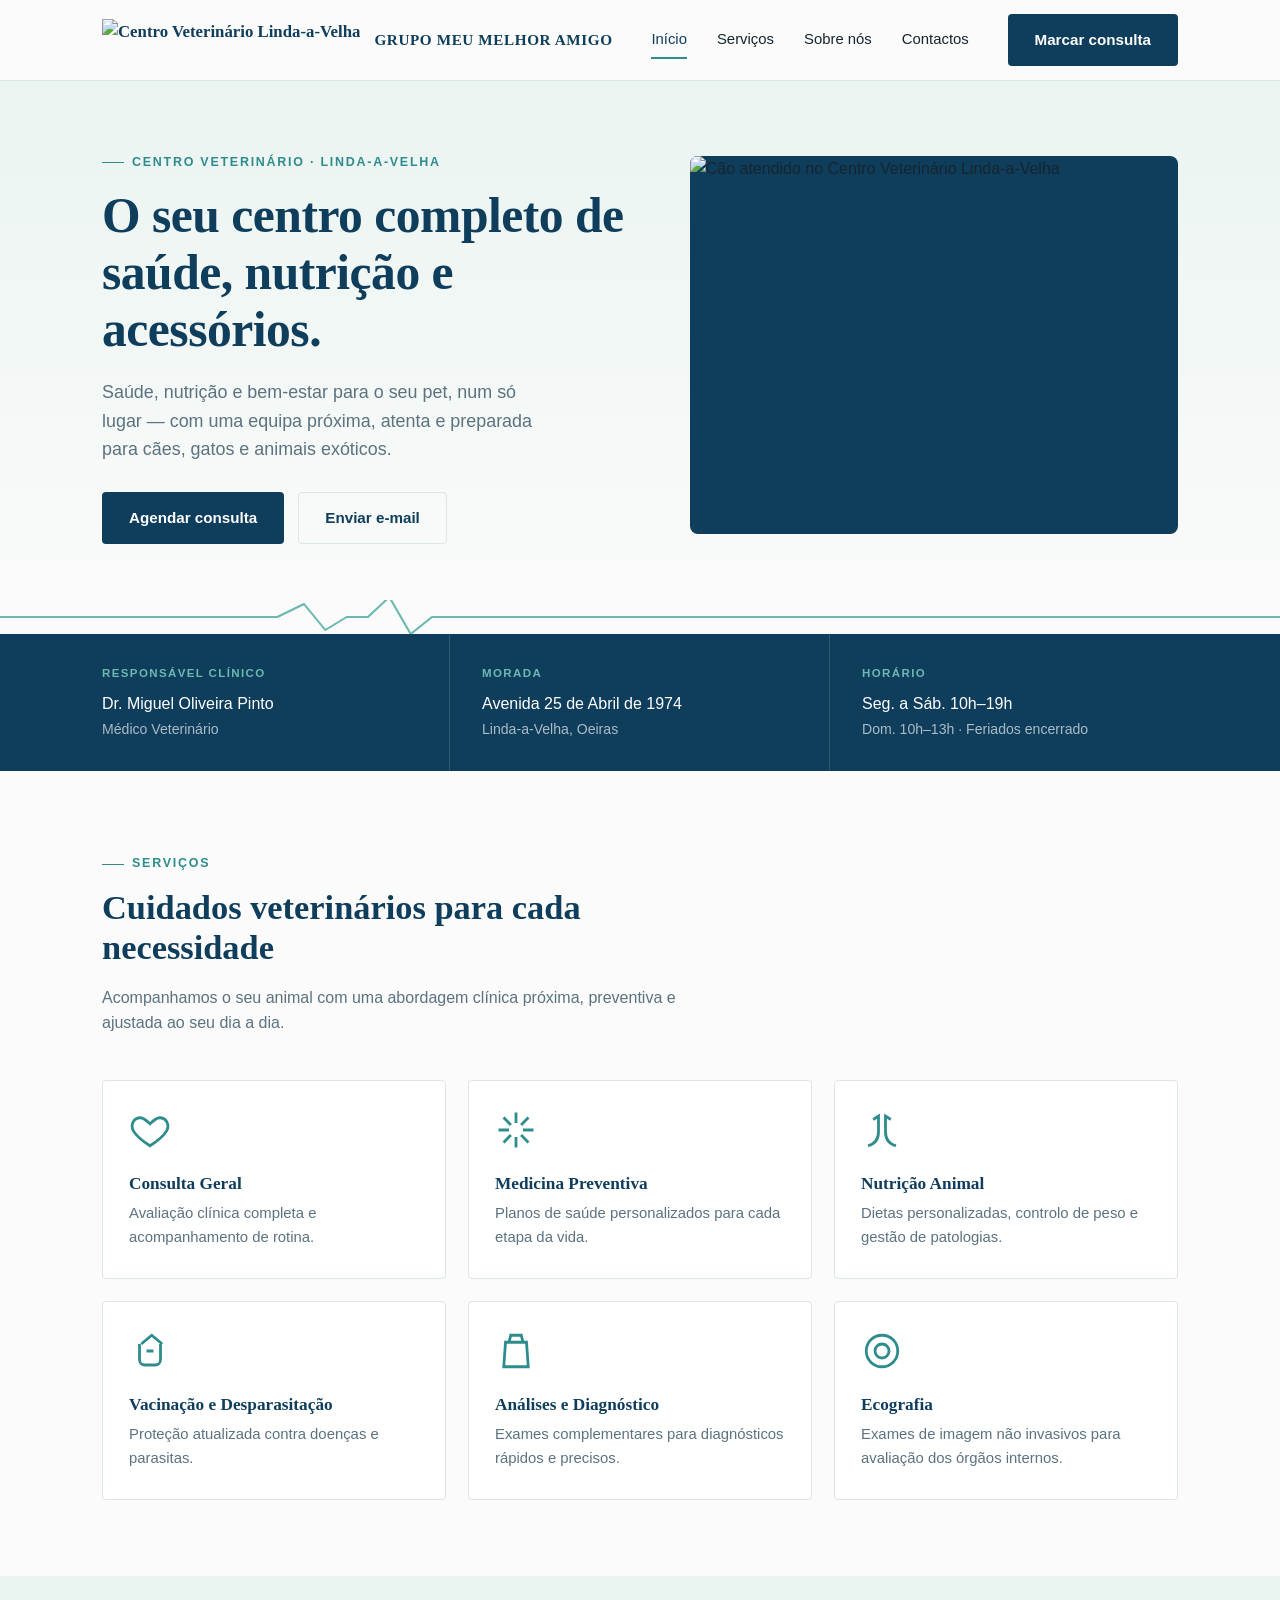
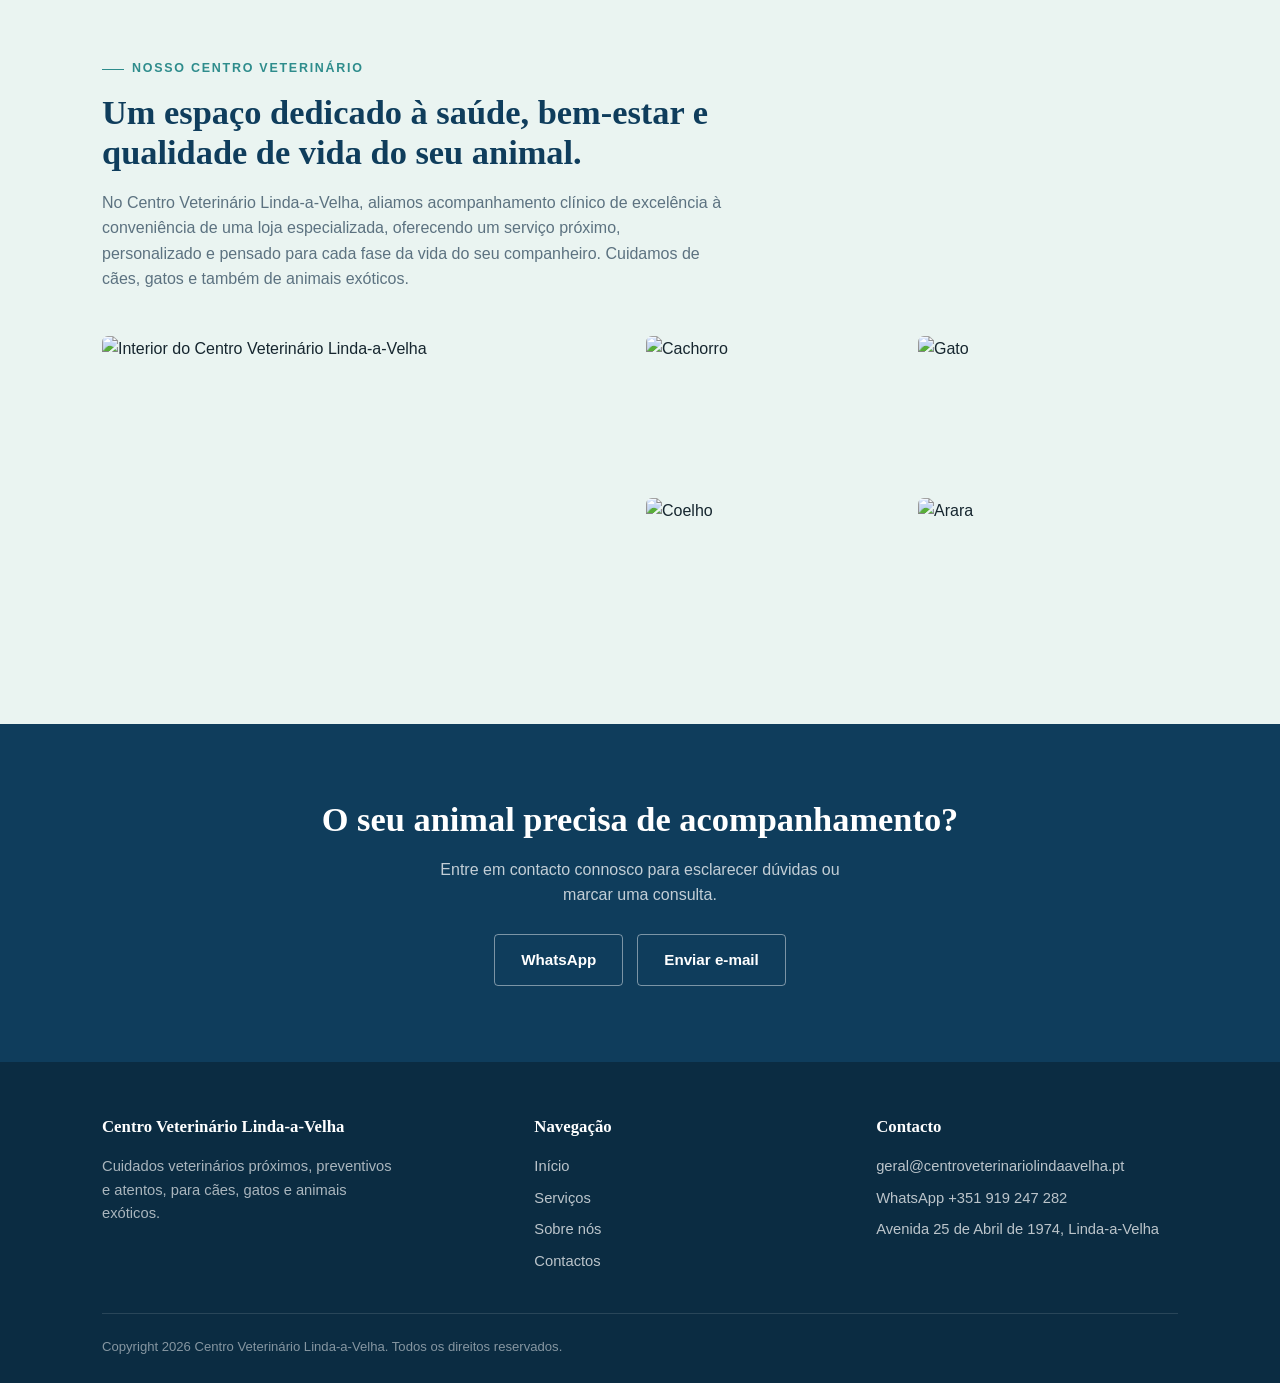
==== commit c8732c9d: "Update index.html" ====
--- a/index.html
+++ b/index.html
@@ -13,14 +13,14 @@
 
 <header class="site">
   <nav class="nav">
-    <a href="index.html" class="brand">
-      <img src="https://silviocardosodev.github.io/centro-veterinario-lindaavelha/_next/static/media/logo-clinicaveterinaria-lindaavelha.3tmxfbfui_w2u.webp" alt="Centro Veterinário Linda-a-Velha">
-      <span class="group-tag">Grupo Meu<br>Melhor Amigo</span>
+    <a href="index.html" class="brand" style="display: flex; align-items: center; gap: 14px; text-decoration: none;">
+      <img src="https://silviocardosodev.github.io/centro-veterinario-lindaavelha/_next/static/media/logo-clinicaveterinaria-lindaavelha.3tmxfbfui_w2u.webp" alt="Centro Veterinário Linda-a-Velha" style="height: 42px; width: auto;">
+      <span style="font-family: var(--font-display, 'Fraunces', serif); font-size: 0.95rem; font-weight: 700; color: var(--blue-deep, #0f3d5c); letter-spacing: 0.04em; text-transform: uppercase; white-space: nowrap;">GRUPO MEU MELHOR AMIGO</span>
     </a>
     <button class="nav-toggle" aria-label="Abrir menu" onclick="document.querySelector('.nav-links').classList.toggle('open')">☰</button>
     <div class="nav-links">
       <a href="index.html" class="active">Início</a>
-      <a href="servicos.html">Serviços</a>
+      <a href="#servicos">Serviços</a>
       <a href="sobre.html">Sobre nós</a>
       <a href="contactos.html">Contactos</a>
     </div>
@@ -41,8 +41,10 @@
         <a class="btn btn-ghost" href="mailto:geral@centroveterinariolindaavelha.pt">Enviar e-mail</a>
       </div>
     </div>
-    <div class="hero-media">
-      <img src="https://silviocardosodev.github.io/centro-veterinario-lindaavelha/_next/static/media/herobg-dog-clinicaveterinaria-lindaavelha.3ou3k0u8j-t5f.webp" alt="Cão atendido no Centro Veterinário Linda-a-Velha">
+    <div>
+      <div class="hero-media">
+        <img src="https://silviocardosodev.github.io/centro-veterinario-lindaavelha/_next/static/media/herobg-dog-clinicaveterinaria-lindaavelha.3ou3k0u8j-t5f.webp" alt="Cão atendido no Centro Veterinário Linda-a-Velha">
+      </div>
     </div>
   </div>
 </section>
@@ -111,9 +113,6 @@
         <p>Exames de imagem não invasivos para avaliação dos órgãos internos.</p>
       </div>
     </div>
-    <div style="text-align:center; margin-top:36px;">
-      <a class="btn btn-ghost" href="servicos.html">Ver todos os serviços</a>
-    </div>
   </div>
 </section>
 
@@ -155,7 +154,7 @@
       <div>
         <h4>Navegação</h4>
         <a href="index.html">Início</a>
-        <a href="servicos.html">Serviços</a>
+        <a href="#servicos">Serviços</a>
         <a href="sobre.html">Sobre nós</a>
         <a href="contactos.html">Contactos</a>
       </div>
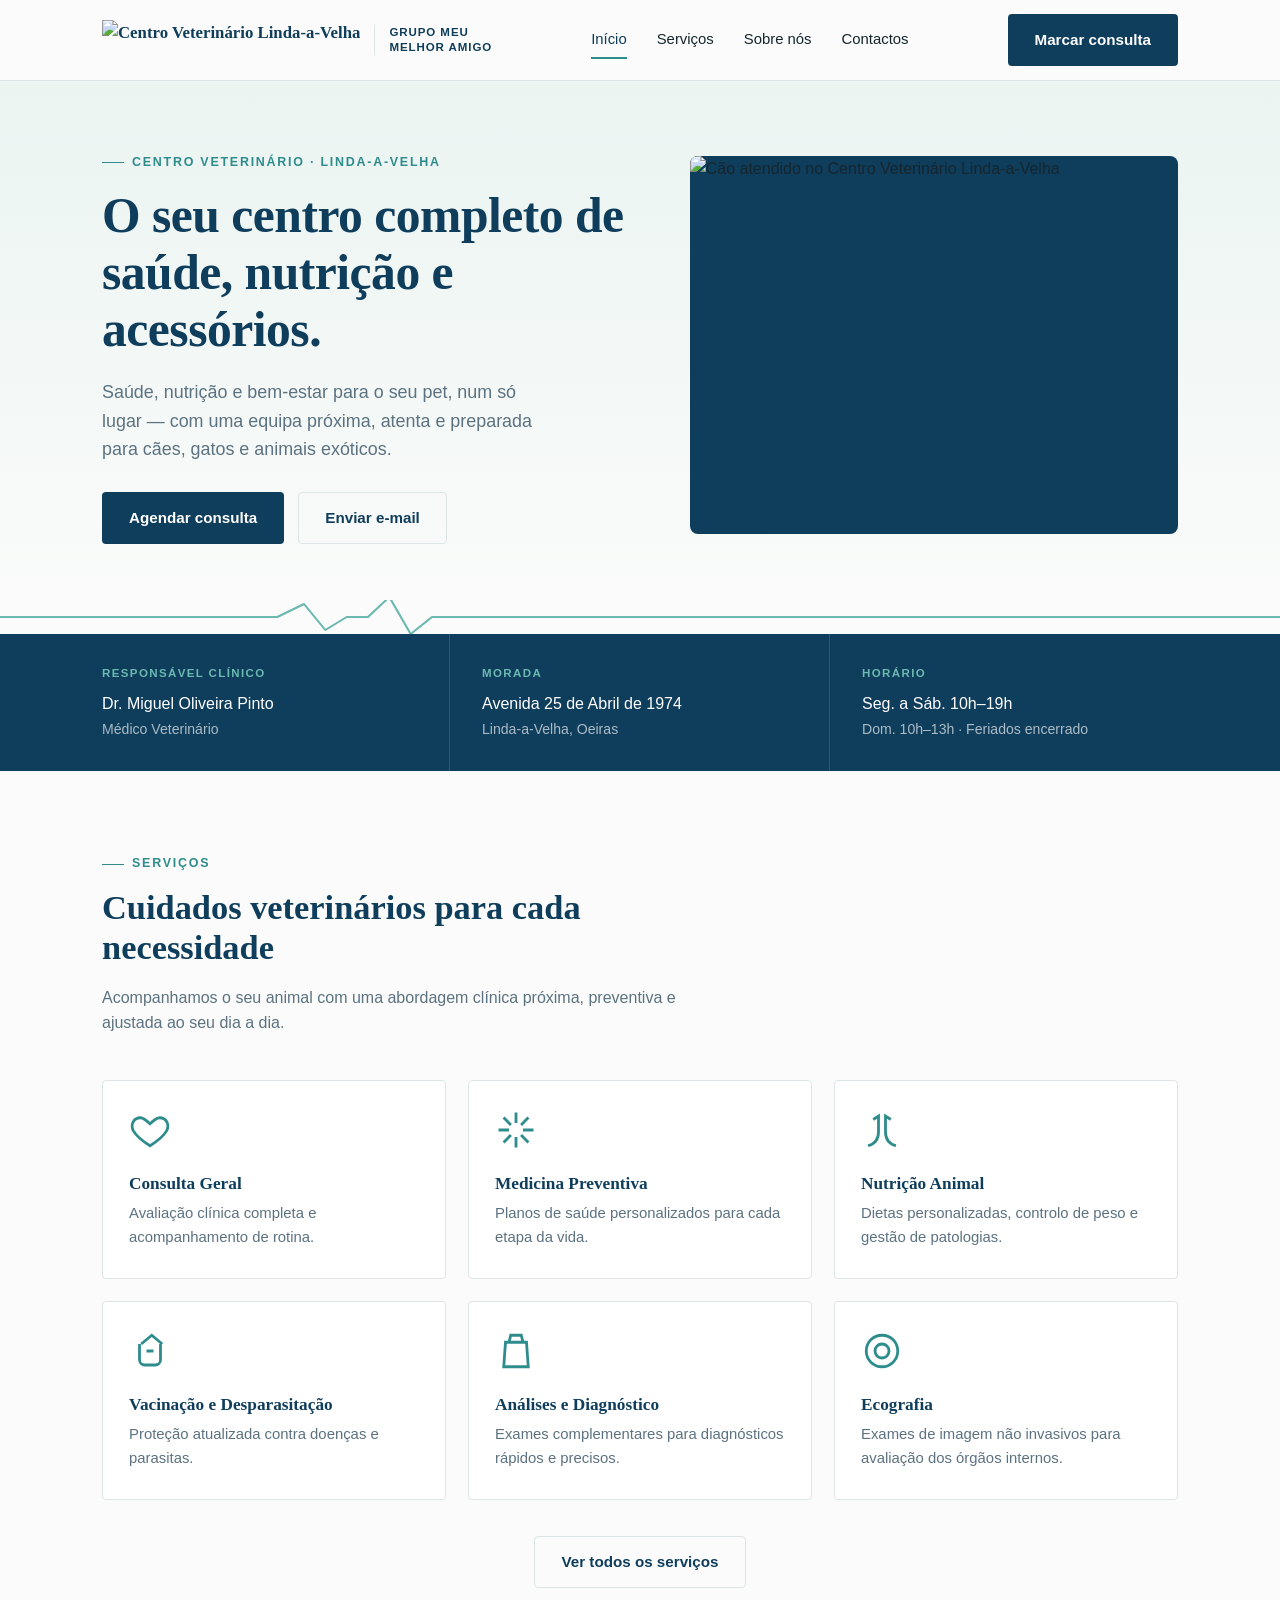
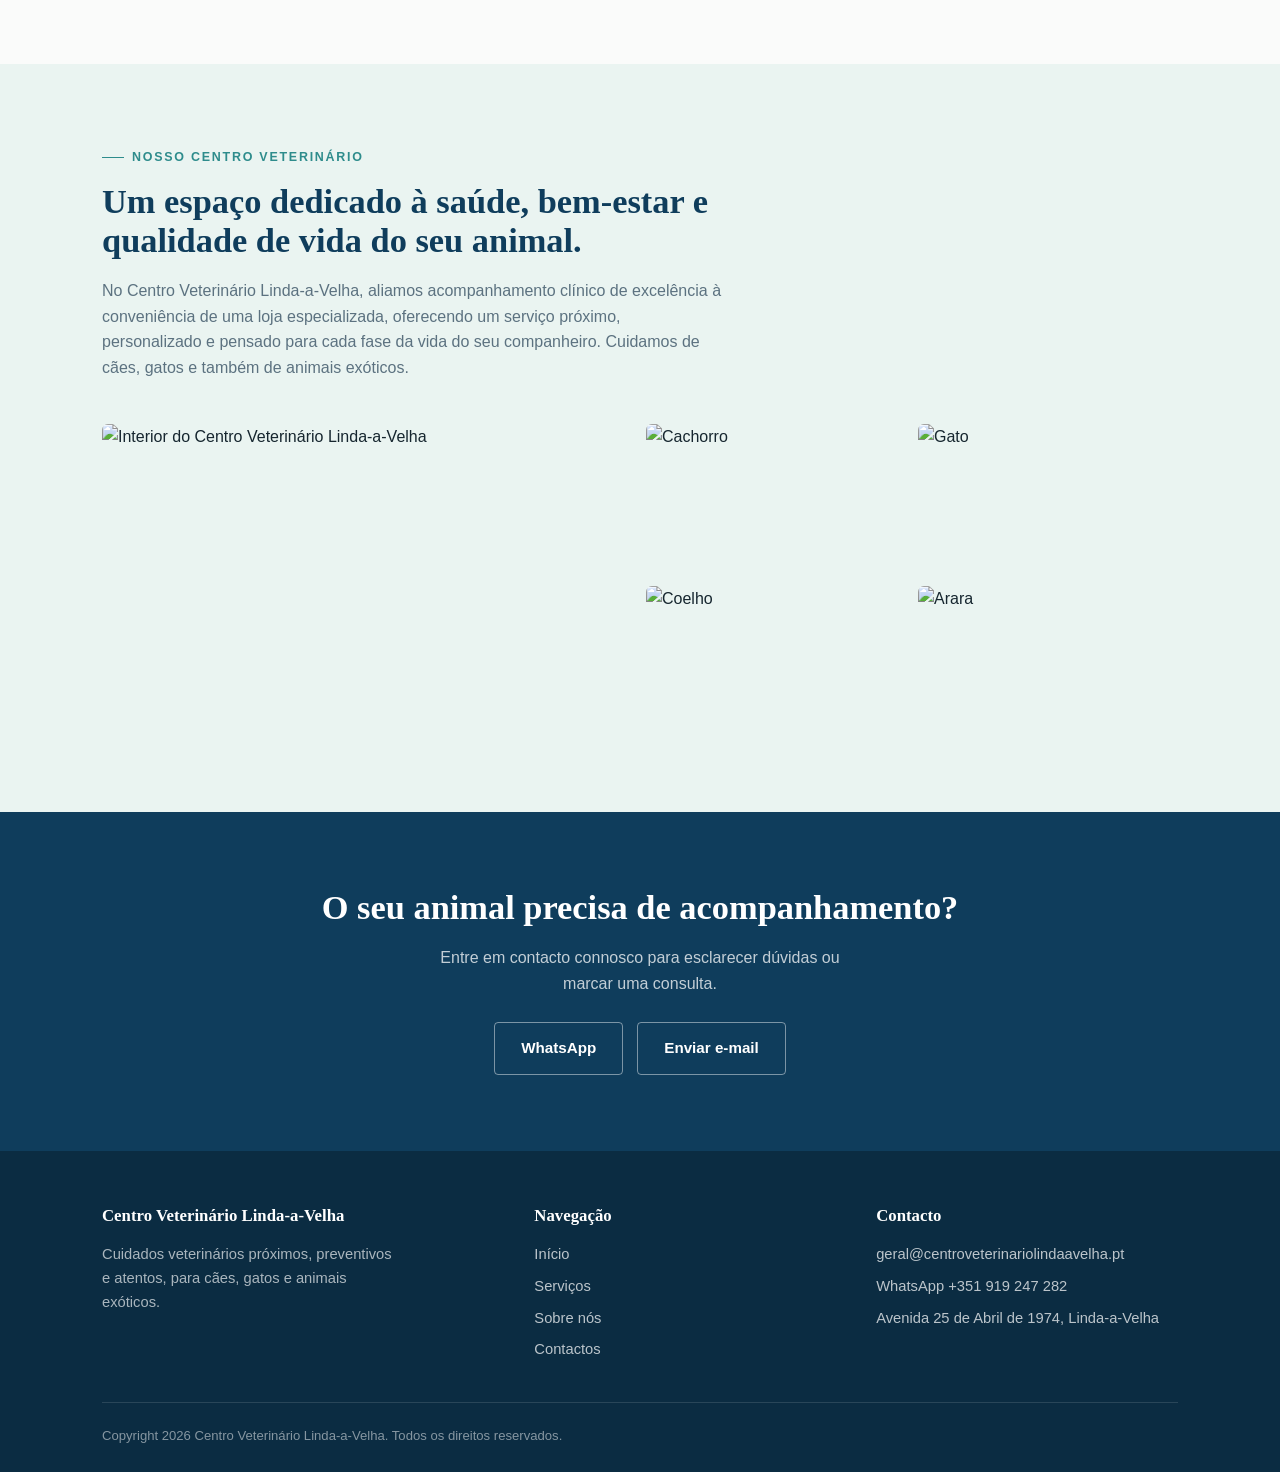
==== commit 04b77156: "Update index.html" ====
--- a/index.html
+++ b/index.html
@@ -13,14 +13,14 @@
 
 <header class="site">
   <nav class="nav">
-    <a href="index.html" class="brand" style="display: flex; align-items: center; gap: 14px; text-decoration: none;">
-      <img src="https://silviocardosodev.github.io/centro-veterinario-lindaavelha/_next/static/media/logo-clinicaveterinaria-lindaavelha.3tmxfbfui_w2u.webp" alt="Centro Veterinário Linda-a-Velha" style="height: 42px; width: auto;">
-      <span style="font-family: var(--font-display, 'Fraunces', serif); font-size: 0.95rem; font-weight: 700; color: var(--blue-deep, #0f3d5c); letter-spacing: 0.04em; text-transform: uppercase; white-space: nowrap;">GRUPO MEU MELHOR AMIGO</span>
+    <a href="index.html" class="brand">
+      <img src="https://silviocardosodev.github.io/centro-veterinario-lindaavelha/_next/static/media/logo-clinicaveterinaria-lindaavelha.3tmxfbfui_w2u.webp" alt="Centro Veterinário Linda-a-Velha">
+      <span class="group-tag">Grupo Meu<br>Melhor Amigo</span>
     </a>
     <button class="nav-toggle" aria-label="Abrir menu" onclick="document.querySelector('.nav-links').classList.toggle('open')">☰</button>
     <div class="nav-links">
       <a href="index.html" class="active">Início</a>
-      <a href="#servicos">Serviços</a>
+      <a href="servicos.html">Serviços</a>
       <a href="sobre.html">Sobre nós</a>
       <a href="contactos.html">Contactos</a>
     </div>
@@ -41,10 +41,8 @@
         <a class="btn btn-ghost" href="mailto:geral@centroveterinariolindaavelha.pt">Enviar e-mail</a>
       </div>
     </div>
-    <div>
-      <div class="hero-media">
-        <img src="https://silviocardosodev.github.io/centro-veterinario-lindaavelha/_next/static/media/herobg-dog-clinicaveterinaria-lindaavelha.3ou3k0u8j-t5f.webp" alt="Cão atendido no Centro Veterinário Linda-a-Velha">
-      </div>
+    <div class="hero-media">
+      <img src="https://silviocardosodev.github.io/centro-veterinario-lindaavelha/_next/static/media/herobg-dog-clinicaveterinaria-lindaavelha.3ou3k0u8j-t5f.webp" alt="Cão atendido no Centro Veterinário Linda-a-Velha">
     </div>
   </div>
 </section>
@@ -113,6 +111,9 @@
         <p>Exames de imagem não invasivos para avaliação dos órgãos internos.</p>
       </div>
     </div>
+    <div style="text-align:center; margin-top:36px;">
+      <a class="btn btn-ghost" href="servicos.html">Ver todos os serviços</a>
+    </div>
   </div>
 </section>
 
@@ -154,7 +155,7 @@
       <div>
         <h4>Navegação</h4>
         <a href="index.html">Início</a>
-        <a href="#servicos">Serviços</a>
+        <a href="servicos.html">Serviços</a>
         <a href="sobre.html">Sobre nós</a>
         <a href="contactos.html">Contactos</a>
       </div>
